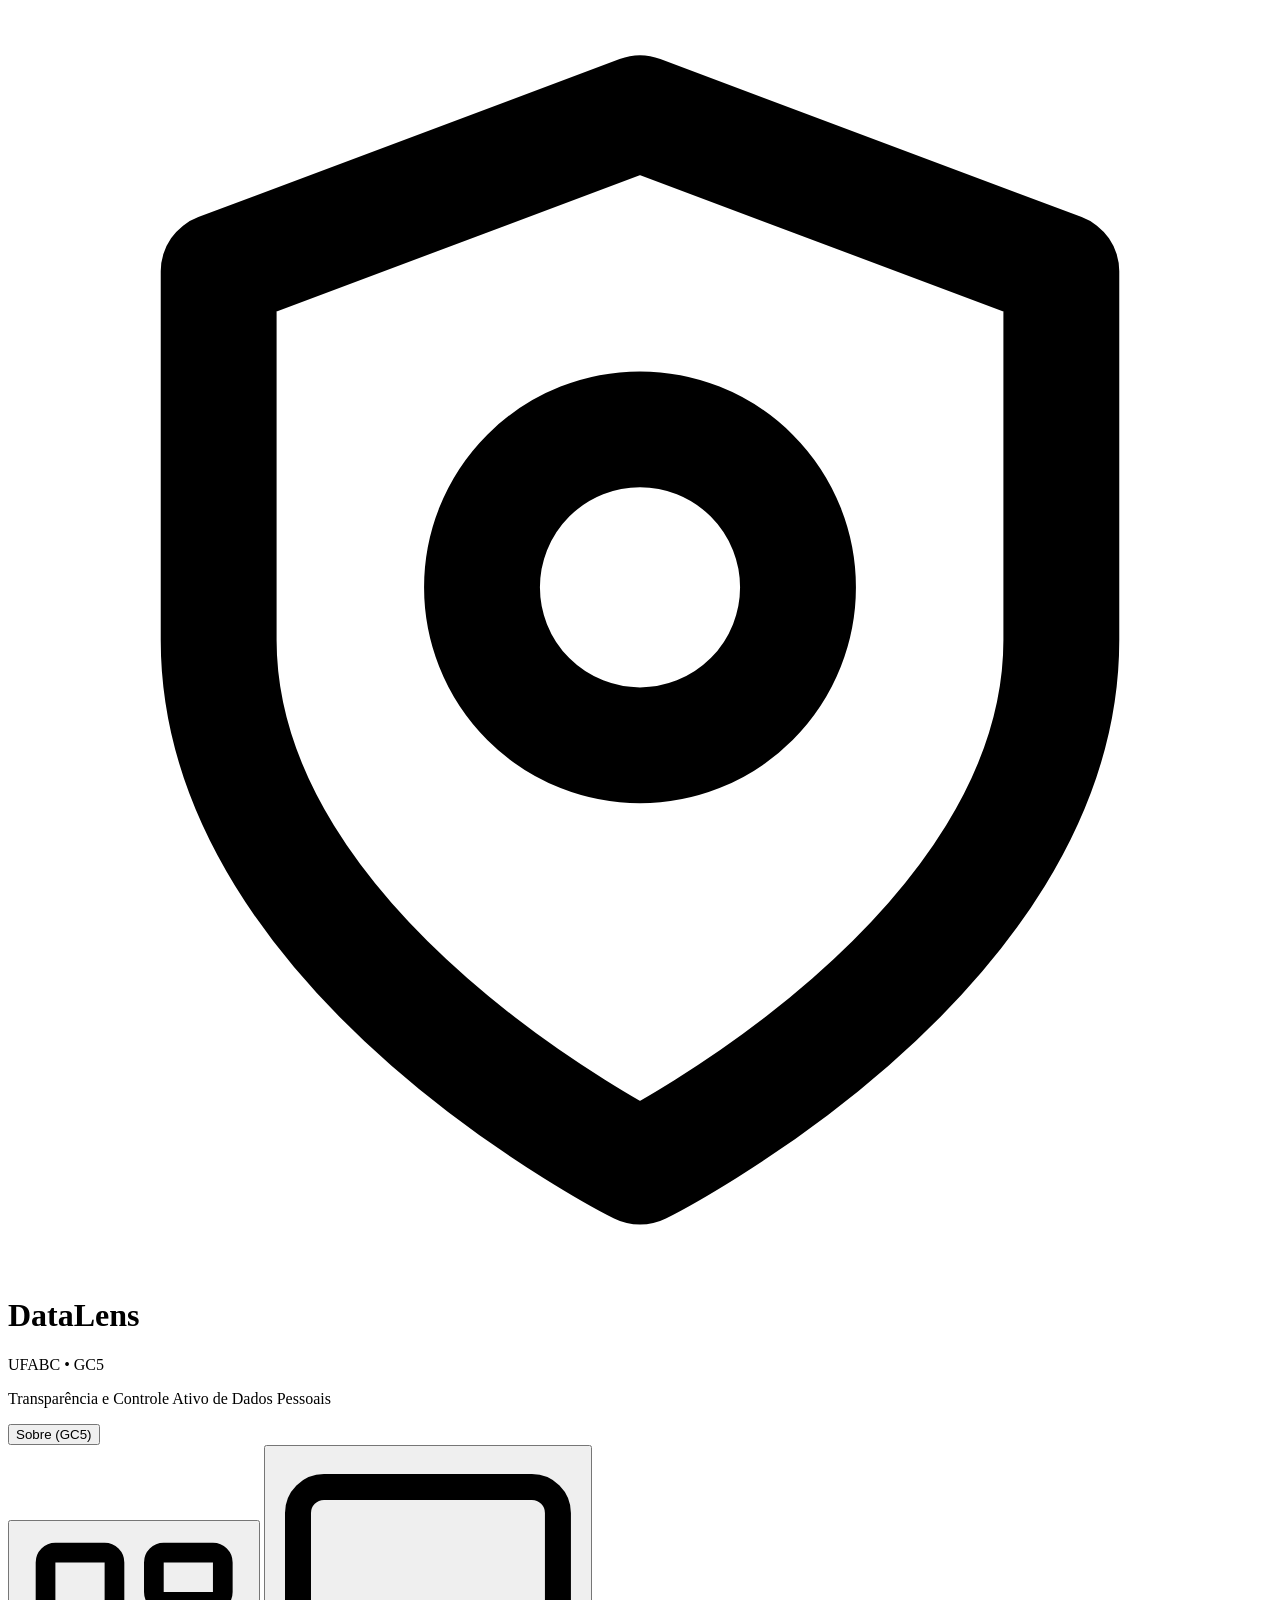
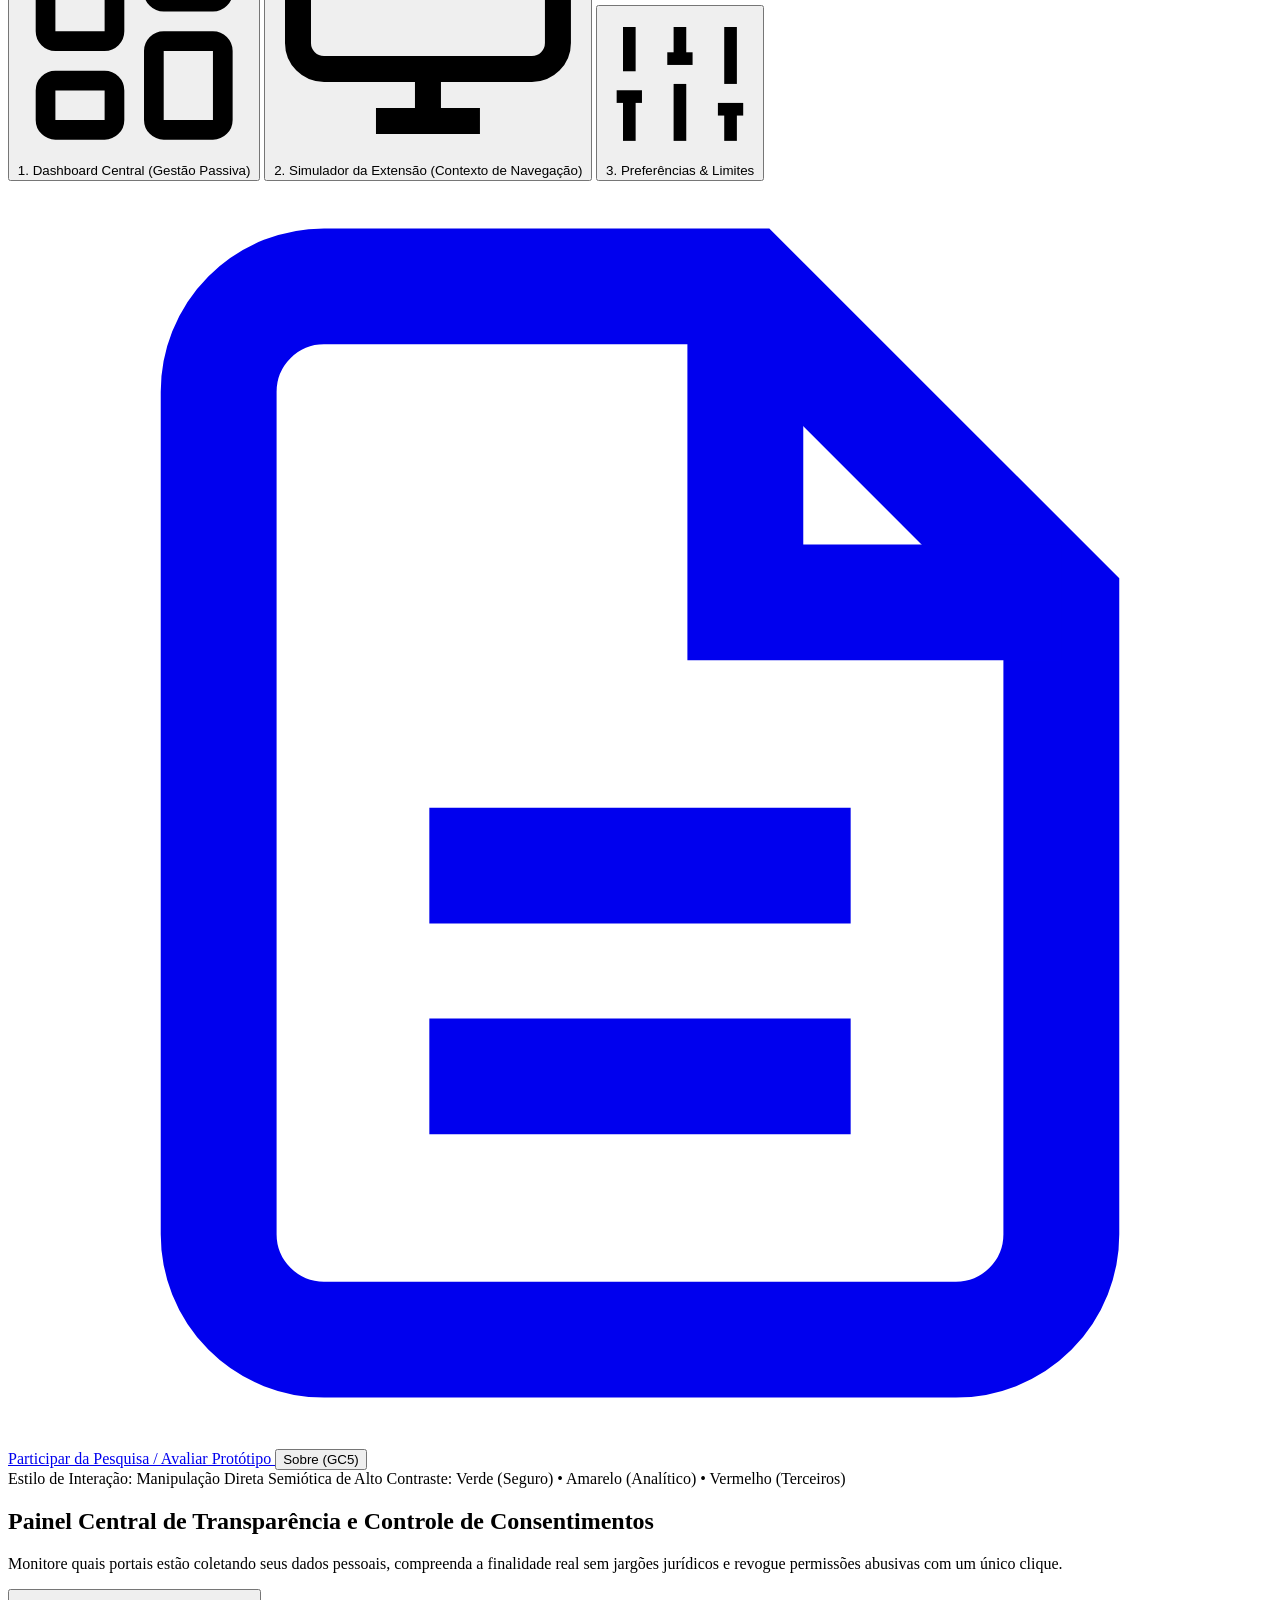
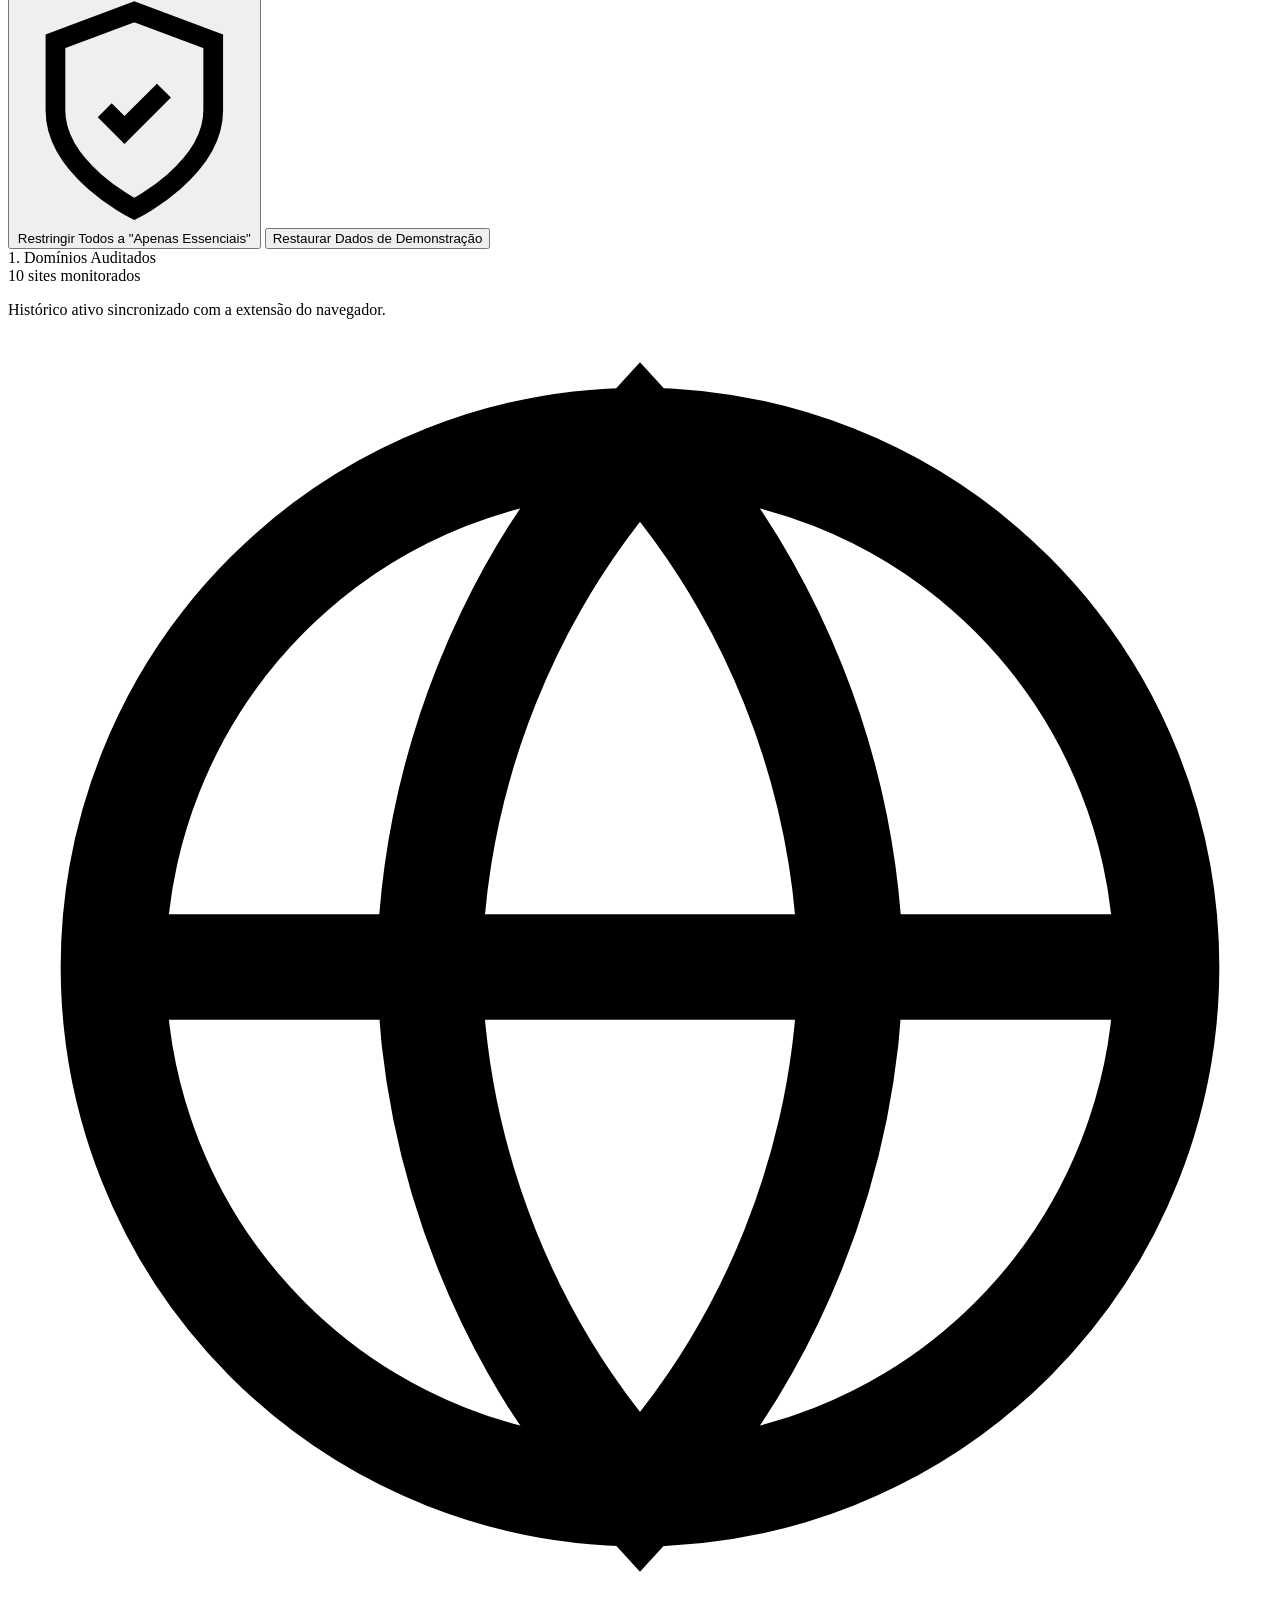
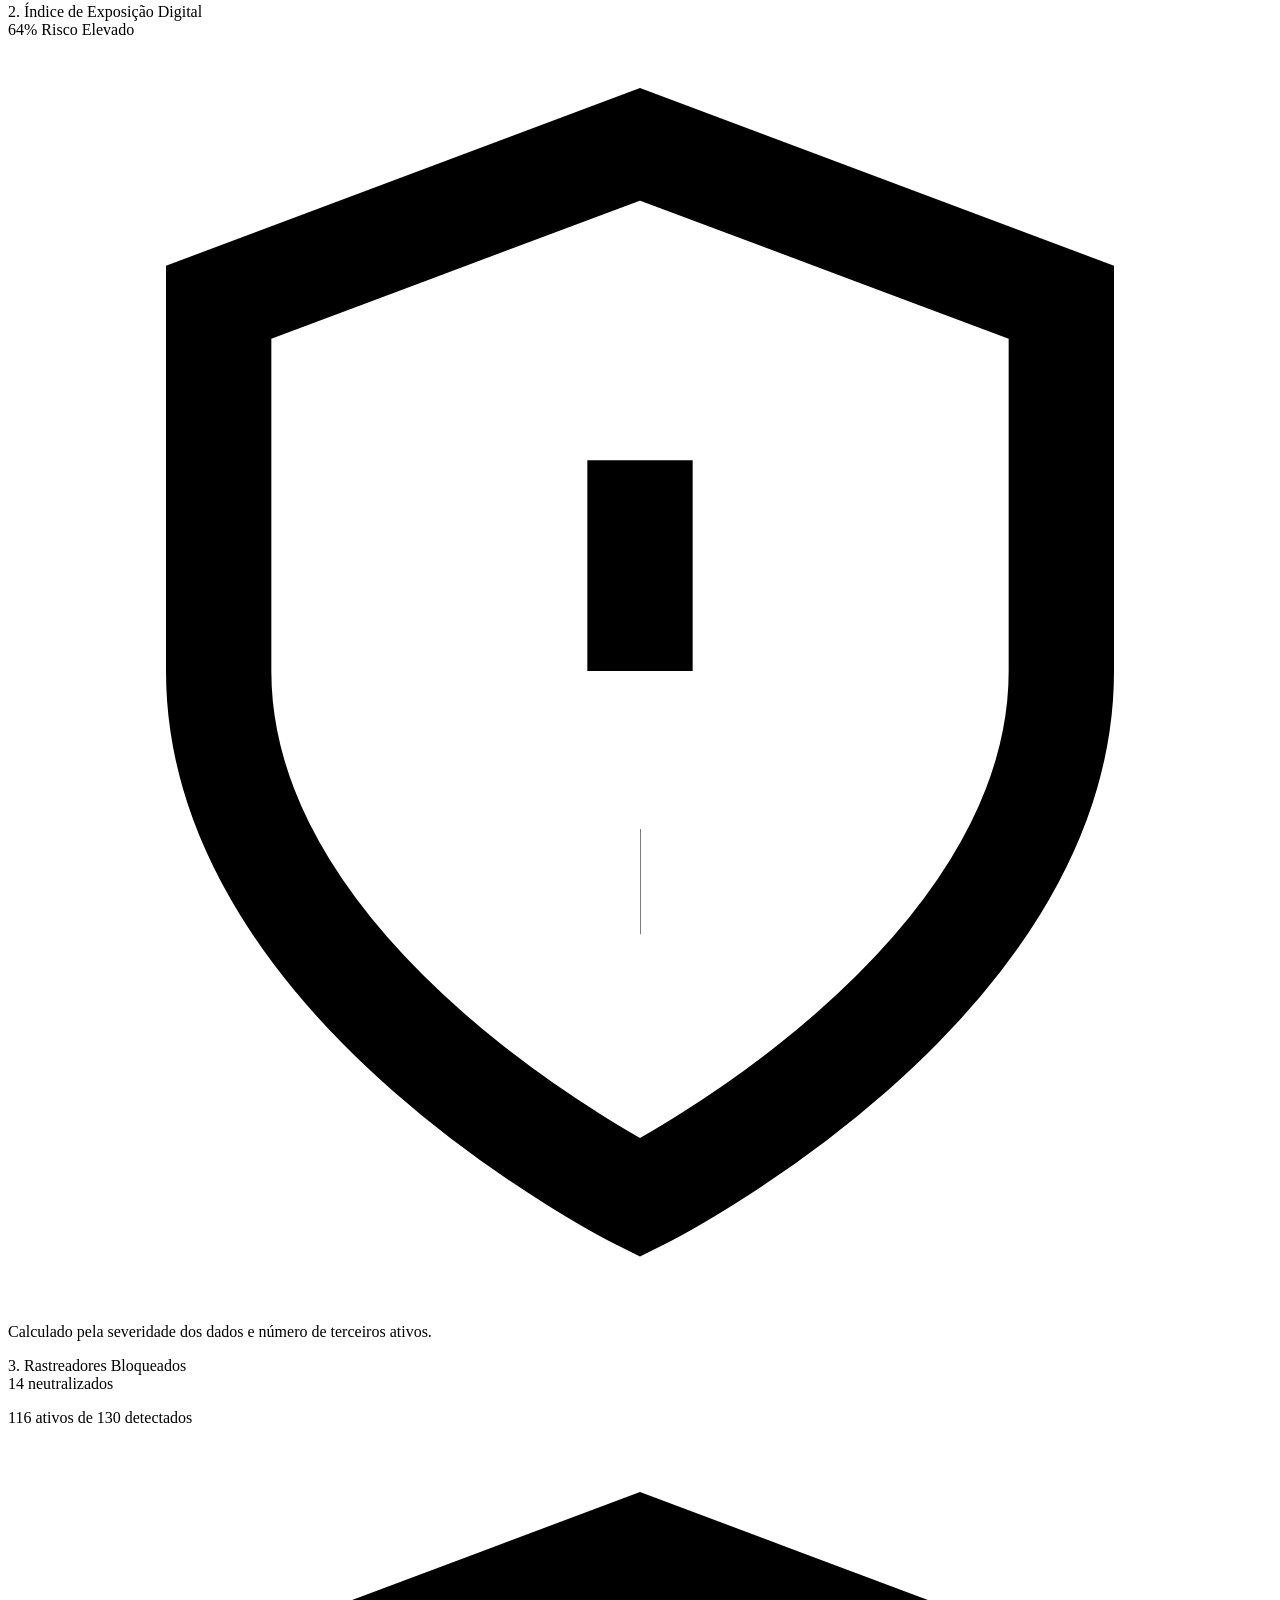
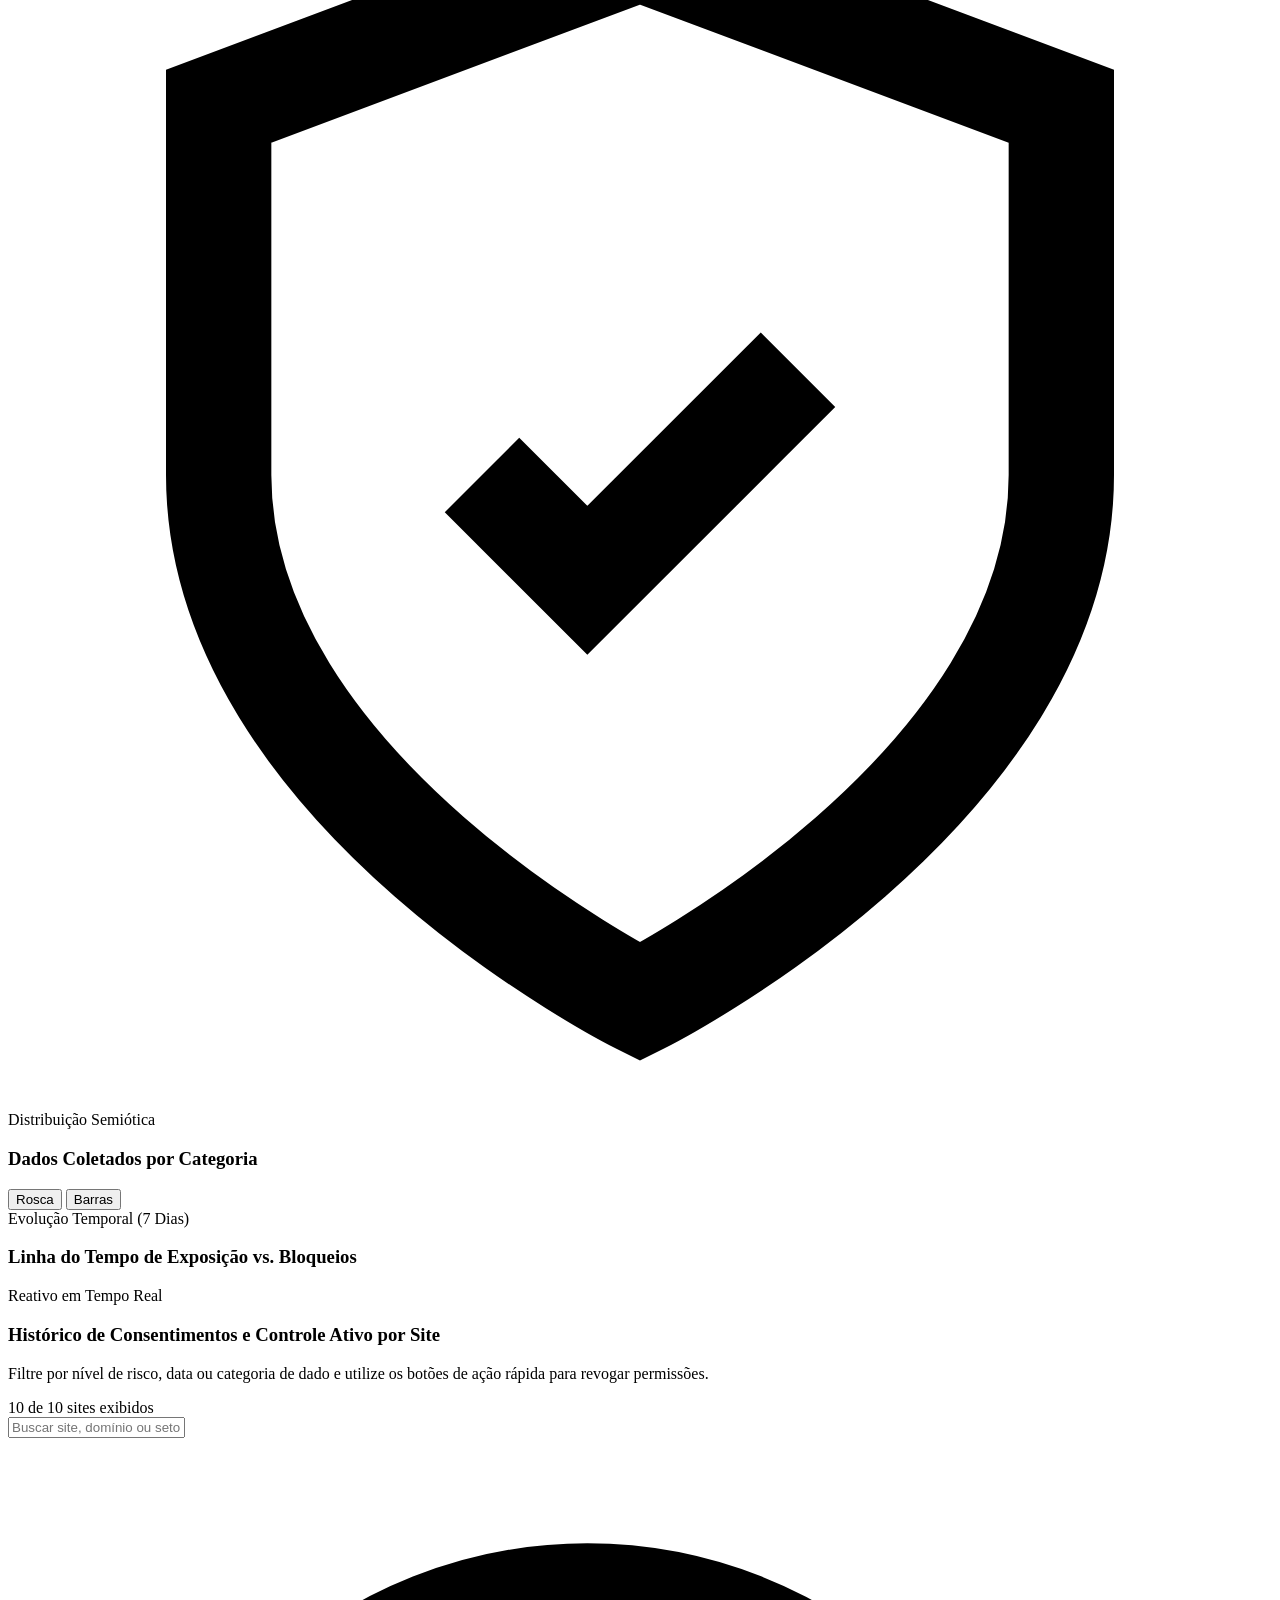
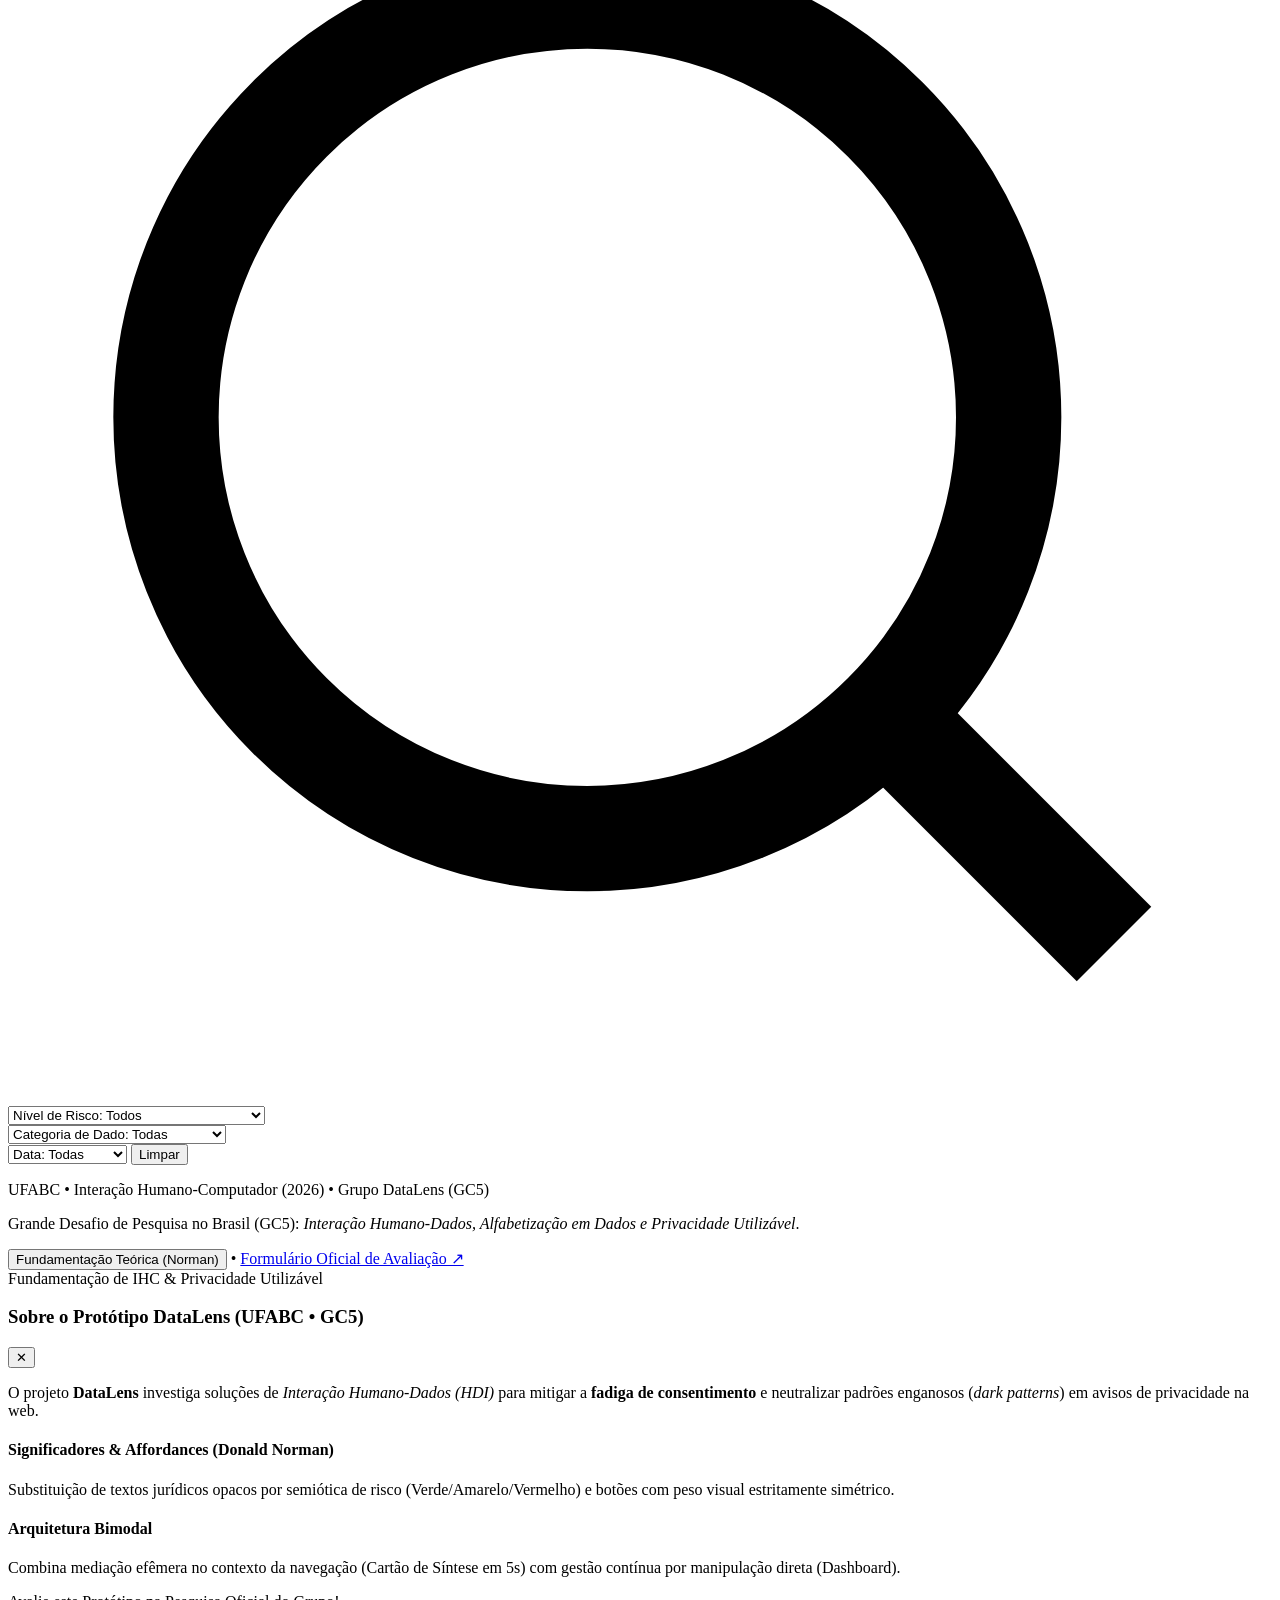
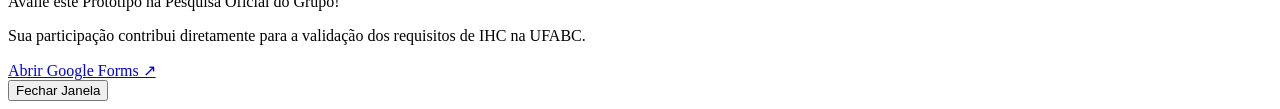
==== index.html @ d830f318 "Upload project files via Antigravity" ====
<!DOCTYPE html>
<html lang="pt-BR" class="dark">
<head>
  <meta charset="UTF-8" />
  <meta name="viewport" content="width=device-width, initial-scale=1.0" />
  <title>DataLens — Painel de Transparência e Controle Ativo de Dados Pessoais | UFABC (GC5)</title>
  <link rel="stylesheet" href="css/styles.css" />
</head>
<body class="bg-slate-950 text-slate-100 antialiased min-h-screen flex flex-col selection:bg-teal-500 selection:text-white">

  <!-- Container de Notificações Toast (Feedback Visual Imediato de IHC) -->
  <div id="toast-container" class="fixed bottom-5 right-5 z-50 flex flex-col gap-2.5 pointer-events-auto"></div>

  <!-- CABEÇALHO SUPERIOR E NAVEGAÇÃO BIMODAL -->
  <header class="sticky top-0 z-40 bg-slate-900/90 backdrop-blur-lg border-b border-slate-800">
    <div class="max-w-7xl mx-auto px-4 sm:px-6 py-3.5 flex flex-col lg:flex-row lg:items-center lg:justify-between gap-4">
      
      <!-- Identidade Visual DataLens + Selo UFABC GC5 -->
      <div class="flex items-center justify-between">
        <div class="flex items-center gap-3.5">
          <div class="w-11 h-11 rounded-2xl bg-gradient-to-br from-teal-500 to-teal-700 flex items-center justify-center text-white shadow-lg shadow-teal-950/60 border border-teal-400/30">
            <svg class="w-6 h-6" fill="none" stroke="currentColor" stroke-width="2.2" viewBox="0 0 24 24">
              <path stroke-linecap="round" stroke-linejoin="round" d="M12 22s8-4 8-10V5l-8-3-8 3v7c0 6 8 10 8 10z"/>
              <circle cx="12" cy="11" r="3"/>
            </svg>
          </div>
          <div>
            <div class="flex items-center gap-2">
              <h1 class="text-lg font-extrabold tracking-tight text-white">DataLens</h1>
              <span class="px-2 py-0.5 rounded-md text-xs font-bold bg-teal-500/20 text-teal-300 border border-teal-500/30">
                UFABC • GC5
              </span>
            </div>
            <p class="text-xs text-slate-400">Transparência e Controle Ativo de Dados Pessoais</p>
          </div>
        </div>

        <!-- Botão Mobile Sobre o Projeto -->
        <button data-action="academic-modal" data-show="true" class="lg:hidden px-3 py-1.5 rounded-lg bg-slate-800 text-slate-300 text-xs font-semibold">
          Sobre (GC5)
        </button>
      </div>

      <!-- Abas de Navegação do Ecossistema Bimodal -->
      <nav class="flex flex-wrap items-center gap-2" aria-label="Navegação Principal">
        <button
          data-nav-btn="dashboard"
          data-action="switch-tab"
          data-tab="dashboard"
          class="px-4 py-2 rounded-xl text-xs font-bold bg-teal-600 text-white shadow-lg shadow-teal-950/50 flex items-center gap-2 transition"
        >
          <svg class="w-4 h-4" fill="none" stroke="currentColor" stroke-width="2" viewBox="0 0 24 24"><rect width="7" height="9" x="3" y="3" rx="1"/><rect width="7" height="5" x="14" y="3" rx="1"/><rect width="7" height="9" x="14" y="12" rx="1"/><rect width="7" height="5" x="3" y="16" rx="1"/></svg>
          1. Dashboard Central (Gestão Passiva)
        </button>

        <button
          data-nav-btn="simulator"
          data-action="switch-tab"
          data-tab="simulator"
          class="px-4 py-2 rounded-xl text-xs font-semibold text-slate-300 hover:text-white hover:bg-slate-800/80 flex items-center gap-2 transition"
        >
          <svg class="w-4 h-4" fill="none" stroke="currentColor" stroke-width="2" viewBox="0 0 24 24"><rect width="20" height="14" x="2" y="3" rx="2"/><line x1="8" x2="16" y1="21" y2="21"/><line x1="12" x2="12" y1="17" y2="21"/></svg>
          2. Simulador da Extensão (Contexto de Navegação)
        </button>

        <button
          data-nav-btn="preferences"
          data-action="switch-tab"
          data-tab="preferences"
          class="px-4 py-2 rounded-xl text-xs font-semibold text-slate-300 hover:text-white hover:bg-slate-800/80 flex items-center gap-2 transition"
        >
          <svg class="w-4 h-4" fill="none" stroke="currentColor" stroke-width="2" viewBox="0 0 24 24"><line x1="4" x2="4" y1="21" y2="14"/><line x1="4" x2="4" y1="10" y2="3"/><line x1="12" x2="12" y1="21" y2="12"/><line x1="12" x2="12" y1="8" y2="3"/><line x1="20" x2="20" y1="21" y2="16"/><line x1="20" x2="20" y1="12" y2="3"/><line x1="2" x2="6" y1="14" y2="14"/><line x1="10" x2="14" y1="8" y2="8"/><line x1="18" x2="22" y1="16" y2="16"/></svg>
          3. Preferências & Limites
        </button>
      </nav>

      <!-- Módulo 3: Botão de Destaque para Pesquisa de Usuários / Avaliação -->
      <div class="flex items-center gap-2.5">
        <a
          href="https://docs.google.com/forms/d/e/1FAIpQLScvcYIpSrS0FcLxmI9klao_sezWayYM6Y6qtL3pcaMxJLyxKg/viewform"
          target="_blank"
          rel="noopener noreferrer"
          class="px-4 py-2 rounded-xl bg-gradient-to-r from-amber-500 to-orange-500 hover:from-amber-400 hover:to-orange-400 text-slate-950 font-extrabold text-xs shadow-lg flex items-center gap-2 transition"
        >
          <svg class="w-4 h-4" fill="none" stroke="currentColor" stroke-width="2.2" viewBox="0 0 24 24"><path d="M14 2H6a2 2 0 0 0-2 2v16a2 2 0 0 0 2 2h12a2 2 0 0 0 2-2V8z"/><polyline points="14 2 14 8 20 8"/><line x1="16" x2="8" y1="13" y2="13"/><line x1="16" x2="8" y1="17" y2="17"/></svg>
          Participar da Pesquisa / Avaliar Protótipo
        </a>

        <button
          data-action="academic-modal"
          data-show="true"
          class="hidden lg:flex items-center gap-1.5 px-3 py-2 rounded-xl bg-slate-800 hover:bg-slate-700 text-slate-300 text-xs font-semibold border border-slate-700"
          title="Sobre o Projeto Acadêmico UFABC"
        >
          Sobre (GC5)
        </button>
      </div>

    </div>
  </header>

  <!-- CONTEÚDO PRINCIPAL -->
  <main class="flex-1 max-w-7xl w-full mx-auto px-4 sm:px-6 py-6 space-y-8">

    <!-- ================================================================== -->
    <!-- MÓDULO 1: DASHBOARD WEB INTERATIVO (GESTÃO CONTÍNUA / PASSIVA)     -->
    <!-- ================================================================== -->
    <section data-tab-section="dashboard" class="space-y-6">
      
      <!-- Faixa de Boas-Vindas e Ações Globais de Manipulação Direta -->
      <div class="bg-gradient-to-r from-slate-900 via-slate-900 to-teal-950/50 border border-slate-800 rounded-2xl p-5 flex flex-col lg:flex-row lg:items-center justify-between gap-4">
        <div class="space-y-1">
          <div class="flex flex-wrap items-center gap-2">
            <span class="px-2.5 py-0.5 rounded-full text-xs font-bold bg-teal-500/20 text-teal-300 border border-teal-500/30">
              Estilo de Interação: Manipulação Direta
            </span>
            <span class="text-xs text-slate-400">Semiótica de Alto Contraste: Verde (Seguro) • Amarelo (Analítico) • Vermelho (Terceiros)</span>
          </div>
          <h2 class="text-xl font-extrabold text-white">Painel Central de Transparência e Controle de Consentimentos</h2>
          <p class="text-xs text-slate-300 max-w-3xl">
            Monitore quais portais estão coletando seus dados pessoais, compreenda a finalidade real sem jargões jurídicos e revogue permissões abusivas com um único clique.
          </p>
        </div>

        <div class="flex flex-wrap items-center gap-2.5 shrink-0">
          <button
            data-action="bulk-action"
            data-mode="protect_all"
            class="px-4 py-2.5 rounded-xl bg-teal-600 hover:bg-teal-500 text-white text-xs font-bold shadow-lg shadow-teal-950/50 flex items-center gap-2 transition"
          >
            <svg class="w-4 h-4" fill="none" stroke="currentColor" stroke-width="2" viewBox="0 0 24 24"><path d="M12 22s8-4 8-10V5l-8-3-8 3v7c0 6 8 10 8 10z"/><path d="m9 12 2 2 4-4"/></svg>
            Restringir Todos a "Apenas Essenciais"
          </button>
          <button
            data-action="bulk-action"
            data-mode="reset_demo"
            class="px-3.5 py-2.5 rounded-xl bg-slate-800 hover:bg-slate-700 text-slate-300 border border-slate-700 text-xs font-semibold transition"
          >
            Restaurar Dados de Demonstração
          </button>
        </div>
      </div>

      <!-- 1.1 CARDS DE RESUMO (KPIs NO TOPO) -->
      <div class="grid grid-cols-1 md:grid-cols-3 gap-5">
        <!-- KPI 1: Total de Sites Monitorados -->
        <div class="bg-slate-900 border border-slate-800 rounded-2xl p-5 flex items-start justify-between gap-4 shadow-lg">
          <div class="space-y-1.5">
            <span class="text-xs font-bold uppercase tracking-wider text-slate-400">1. Domínios Auditados</span>
            <div class="flex items-baseline gap-2">
              <span id="kpi-total-sites" class="text-3xl font-extrabold text-white">10</span>
              <span class="text-xs text-teal-400 font-semibold">sites monitorados</span>
            </div>
            <p class="text-xs text-slate-400">Histórico ativo sincronizado com a extensão do navegador.</p>
          </div>
          <div class="w-12 h-12 rounded-2xl bg-teal-500/15 border border-teal-500/30 text-teal-400 flex items-center justify-center shrink-0">
            <svg class="w-6 h-6" fill="none" stroke="currentColor" stroke-width="2" viewBox="0 0 24 24"><circle cx="12" cy="12" r="10"/><line x1="2" x2="22" y1="12" y2="12"/><path d="M12 2a15.3 15.3 0 0 1 4 10 15.3 15.3 0 0 1-4 10 15.3 15.3 0 0 1-4-10 15.3 15.3 0 0 1 4-10z"/></svg>
          </div>
        </div>

        <!-- KPI 2: Índice de Exposição Digital -->
        <div class="bg-slate-900 border border-slate-800 rounded-2xl p-5 flex flex-col justify-between gap-3 shadow-lg">
          <div class="flex items-start justify-between gap-2">
            <div>
              <span class="text-xs font-bold uppercase tracking-wider text-slate-400">2. Índice de Exposição Digital</span>
              <div class="flex items-center gap-3 mt-1">
                <span id="kpi-exposure-index" class="text-3xl font-extrabold text-white">64%</span>
                <span id="kpi-exposure-badge" class="px-2.5 py-0.5 rounded-full text-xs font-bold bg-rose-500/20 text-rose-300 border border-rose-500/40">
                  Risco Elevado
                </span>
              </div>
            </div>
            <div class="w-12 h-12 rounded-2xl bg-rose-500/15 border border-rose-500/30 text-rose-400 flex items-center justify-center shrink-0">
              <svg class="w-6 h-6" fill="none" stroke="currentColor" stroke-width="2" viewBox="0 0 24 24"><path d="M12 22s8-4 8-10V5l-8-3-8 3v7c0 6 8 10 8 10z"/><path d="M12 8v4"/><path d="M12 16h.01"/></svg>
            </div>
          </div>
          <div class="space-y-1">
            <div class="w-full h-2.5 bg-slate-800 rounded-full overflow-hidden">
              <div id="kpi-exposure-bar" class="h-full bg-rose-500 rounded-full" style="width: 64%"></div>
            </div>
            <p class="text-xs text-slate-400">Calculado pela severidade dos dados e número de terceiros ativos.</p>
          </div>
        </div>

        <!-- KPI 3: Total de Rastreadores de Terceiros Bloqueados/Revogados -->
        <div class="bg-slate-900 border border-slate-800 rounded-2xl p-5 flex items-start justify-between gap-4 shadow-lg">
          <div class="space-y-1.5">
            <span class="text-xs font-bold uppercase tracking-wider text-slate-400">3. Rastreadores Bloqueados</span>
            <div class="flex items-baseline gap-2">
              <span id="kpi-blocked-trackers" class="text-3xl font-extrabold text-emerald-400">14</span>
              <span class="text-xs text-emerald-300 font-semibold">neutralizados</span>
            </div>
            <p id="kpi-active-trackers" class="text-xs text-slate-400">116 ativos de 130 detectados</p>
          </div>
          <div class="w-12 h-12 rounded-2xl bg-emerald-500/15 border border-emerald-500/30 text-emerald-400 flex items-center justify-center shrink-0">
            <svg class="w-6 h-6" fill="none" stroke="currentColor" stroke-width="2" viewBox="0 0 24 24"><path d="M12 22s8-4 8-10V5l-8-3-8 3v7c0 6 8 10 8 10z"/><path d="m9 12 2 2 4-4"/></svg>
          </div>
        </div>
      </div>

      <!-- 1.2 VISUALIZAÇÃO DE DADOS (GRÁFICOS INTERATIVOS) -->
      <div class="grid grid-cols-1 lg:grid-cols-12 gap-6">
        <!-- Gráfico 1: Rosca / Barras por Categoria de Dados Coletados -->
        <div class="lg:col-span-6 bg-slate-900 border border-slate-800 rounded-2xl p-5 flex flex-col justify-between gap-4 shadow-lg">
          <div class="flex flex-wrap items-center justify-between gap-2 border-b border-slate-800 pb-3">
            <div>
              <span class="text-xs font-bold uppercase tracking-wider text-teal-400">Distribuição Semiótica</span>
              <h3 class="text-base font-bold text-slate-100">Dados Coletados por Categoria</h3>
            </div>
            <div class="inline-flex rounded-xl bg-slate-950 p-1 border border-slate-800 text-xs">
              <button data-action="chart-mode" data-mode="donut" class="px-3 py-1 rounded-lg font-semibold text-slate-200 hover:bg-slate-800">Rosca</button>
              <button data-action="chart-mode" data-mode="bars" class="px-3 py-1 rounded-lg font-semibold text-slate-200 hover:bg-slate-800">Barras</button>
            </div>
          </div>
          <div id="category-chart-container" class="py-2"></div>
        </div>

        <!-- Gráfico 2: Linha do Tempo de Exposição e Consentimentos Concedidos -->
        <div class="lg:col-span-6 bg-slate-900 border border-slate-800 rounded-2xl p-5 flex flex-col justify-between gap-4 shadow-lg">
          <div class="flex flex-wrap items-center justify-between gap-2 border-b border-slate-800 pb-3">
            <div>
              <span class="text-xs font-bold uppercase tracking-wider text-amber-400">Evolução Temporal (7 Dias)</span>
              <h3 class="text-base font-bold text-slate-100">Linha do Tempo de Exposição vs. Bloqueios</h3>
            </div>
            <span class="px-2.5 py-1 rounded-lg bg-slate-800 text-slate-300 text-xs font-semibold">Reativo em Tempo Real</span>
          </div>
          <div id="timeline-chart-container" class="py-1"></div>
        </div>
      </div>

      <!-- 1.3 LISTA FILTRÁVEL DE SITES E HISTÓRICO DE CONSENTIMENTOS -->
      <div class="space-y-4">
        <div class="bg-slate-900 border border-slate-800 rounded-2xl p-5 space-y-4 shadow-lg">
          <div class="flex flex-col sm:flex-row sm:items-center justify-between gap-2">
            <div>
              <h3 class="text-lg font-bold text-slate-100">Histórico de Consentimentos e Controle Ativo por Site</h3>
              <p class="text-xs text-slate-400">Filtre por nível de risco, data ou categoria de dado e utilize os botões de ação rápida para revogar permissões.</p>
            </div>
            <span id="filtered-sites-count" class="px-3 py-1 rounded-full bg-slate-800 text-teal-300 text-xs font-bold self-start sm:self-center">
              10 de 10 sites exibidos
            </span>
          </div>

          <!-- Barra de Busca + Filtros Rápidos -->
          <div class="grid grid-cols-1 sm:grid-cols-2 lg:grid-cols-12 gap-3 pt-1">
            <!-- Busca por Nome/Domínio -->
            <div class="lg:col-span-4 relative">
              <input
                id="search-input"
                type="text"
                placeholder="Buscar site, domínio ou setor (ex: notícias, banco)..."
                class="w-full bg-slate-950 border border-slate-700 focus:border-teal-500 rounded-xl pl-9 pr-3.5 py-2 text-xs text-slate-100 placeholder-slate-500 focus:outline-none"
              />
              <span class="absolute left-3 top-2.5 text-slate-500">
                <svg class="w-4 h-4" fill="none" stroke="currentColor" stroke-width="2" viewBox="0 0 24 24"><circle cx="11" cy="11" r="8"/><path d="m21 21-4.3-4.3"/></svg>
              </span>
            </div>

            <!-- Filtro: Nível de Risco -->
            <div class="lg:col-span-3">
              <select
                id="filter-risk"
                class="w-full bg-slate-950 border border-slate-700 focus:border-teal-500 rounded-xl px-3 py-2 text-xs text-slate-200 focus:outline-none"
              >
                <option value="all">Nível de Risco: Todos</option>
                <option value="high">🔴 Alto Risco (Rastreamento Terceiros)</option>
                <option value="medium">🟡 Médio Risco (Atenção / Analytics)</option>
                <option value="low">🟢 Baixo Risco (Seguro / Essencial)</option>
              </select>
            </div>

            <!-- Filtro: Categoria de Dado -->
            <div class="lg:col-span-3">
              <select
                id="filter-category"
                class="w-full bg-slate-950 border border-slate-700 focus:border-teal-500 rounded-xl px-3 py-2 text-xs text-slate-200 focus:outline-none"
              >
                <option value="all">Categoria de Dado: Todas</option>
                <option value="thirdParty">Compartilhamento com Terceiros</option>
                <option value="marketing">Marketing & Publicidade</option>
                <option value="analytics">Desempenho & Analytics</option>
                <option value="essential">Cookies Essenciais</option>
              </select>
            </div>

            <!-- Filtro: Data -->
            <div class="lg:col-span-2 flex gap-2">
              <select
                id="filter-date"
                class="w-full bg-slate-950 border border-slate-700 focus:border-teal-500 rounded-xl px-3 py-2 text-xs text-slate-200 focus:outline-none"
              >
                <option value="all">Data: Todas</option>
                <option value="today">Acessados Hoje</option>
                <option value="recent">Últimos 3 Dias</option>
              </select>
              <button
                data-action="reset-filters"
                class="px-3 py-2 rounded-xl bg-slate-800 hover:bg-slate-700 text-slate-300 text-xs font-semibold shrink-0"
                title="Limpar todos os filtros"
              >
                Limpar
              </button>
            </div>
          </div>
        </div>

        <!-- Lista de Cards de Sites Monitorados -->
        <div id="sites-list-container" class="space-y-4"></div>
      </div>
    </section>

    <!-- ================================================================== -->
    <!-- MÓDULO 2: SIMULADOR DA EXTENSÃO WEB (MEDIAÇÃO EFÊMERA / ATIVA)     -->
    <!-- ================================================================== -->
    <section data-tab-section="simulator" class="hidden space-y-6">
      <div id="simulator-Mount"></div>
    </section>

    <!-- ================================================================== -->
    <!-- MÓDULO 2.3: FORMULÁRIO DE PREFERÊNCIAS E LIMITES DE PRIVACIDADE    -->
    <!-- ================================================================== -->
    <section data-tab-section="preferences" class="hidden space-y-6">
      <div id="preferences-mount"></div>
    </section>

  </main>

  <!-- ==================================================================== -->
  <!-- MÓDULO 3: RODAPÉ ACADÊMICO DISCRETO + BANNER DE PESQUISA DE USUÁRIOS -->
  <!-- ==================================================================== -->
  <footer class="mt-12 bg-slate-900 border-t border-slate-800">
    <div class="max-w-7xl mx-auto px-4 sm:px-6 py-6 flex flex-col md:flex-row items-center justify-between gap-4 text-xs text-slate-400">
      <div class="flex items-center gap-3">
        <span class="w-2.5 h-2.5 rounded-full bg-teal-400"></span>
        <p class="font-semibold text-slate-200">
          UFABC • Interação Humano-Computador (2026) • Grupo DataLens (GC5)
        </p>
      </div>

      <p class="text-center md:text-left text-slate-400">
        Grande Desafio de Pesquisa no Brasil (GC5): <em>Interação Humano-Dados, Alfabetização em Dados e Privacidade Utilizável</em>.
      </p>

      <div class="flex items-center gap-3">
        <button data-action="academic-modal" data-show="true" class="text-teal-400 hover:underline font-semibold">
          Fundamentação Teórica (Norman)
        </button>
        <span>•</span>
        <a
          href="https://docs.google.com/forms/d/e/1FAIpQLScvcYIpSrS0FcLxmI9klao_sezWayYM6Y6qtL3pcaMxJLyxKg/viewform"
          target="_blank"
          rel="noopener noreferrer"
          class="text-amber-400 hover:underline font-bold"
        >
          Formulário Oficial de Avaliação ↗
        </a>
      </div>
    </div>
  </footer>

  <!-- MODAL ACADÊMICO E DE PESQUISA (MÓDULO 3) -->
  <div id="academic-modal" class="hidden fixed inset-0 z-50 bg-slate-950/80 backdrop-blur-sm flex items-center justify-center p-4">
    <div class="bg-slate-900 border border-slate-700 rounded-2xl max-w-2xl w-full p-6 shadow-2xl space-y-5">
      <div class="flex items-start justify-between gap-4 border-b border-slate-800 pb-4">
        <div>
          <span class="text-xs font-bold uppercase tracking-wider text-teal-400">Fundamentação de IHC & Privacidade Utilizável</span>
          <h3 class="text-lg font-extrabold text-white mt-0.5">Sobre o Protótipo DataLens (UFABC • GC5)</h3>
        </div>
        <button data-action="academic-modal" data-show="false" class="text-slate-400 hover:text-white font-bold text-sm px-2">✕</button>
      </div>

      <div class="space-y-3 text-xs text-slate-300 leading-relaxed">
        <p>
          O projeto <strong>DataLens</strong> investiga soluções de <em>Interação Humano-Dados (HDI)</em> para mitigar a <strong>fadiga de consentimento</strong> e neutralizar padrões enganosos (<em>dark patterns</em>) em avisos de privacidade na web.
        </p>
        <div class="grid grid-cols-1 sm:grid-cols-2 gap-3 pt-1">
          <div class="p-3.5 rounded-xl bg-slate-950 border border-slate-800 space-y-1">
            <h4 class="font-bold text-teal-300">Significadores & Affordances (Donald Norman)</h4>
            <p class="text-slate-400">Substituição de textos jurídicos opacos por semiótica de risco (Verde/Amarelo/Vermelho) e botões com peso visual estritamente simétrico.</p>
          </div>
          <div class="p-3.5 rounded-xl bg-slate-950 border border-slate-800 space-y-1">
            <h4 class="font-bold text-amber-300">Arquitetura Bimodal</h4>
            <p class="text-slate-400">Combina mediação efêmera no contexto da navegação (Cartão de Síntese em 5s) com gestão contínua por manipulação direta (Dashboard).</p>
          </div>
        </div>
      </div>

      <div class="bg-teal-950/40 border border-teal-500/40 rounded-xl p-4 flex flex-col sm:flex-row items-center justify-between gap-4">
        <div class="text-xs space-y-1">
          <p class="font-bold text-teal-200">Avalie este Protótipo na Pesquisa Oficial do Grupo!</p>
          <p class="text-slate-300">Sua participação contribui diretamente para a validação dos requisitos de IHC na UFABC.</p>
        </div>
        <a
          href="https://docs.google.com/forms/d/e/1FAIpQLScvcYIpSrS0FcLxmI9klao_sezWayYM6Y6qtL3pcaMxJLyxKg/viewform"
          target="_blank"
          rel="noopener noreferrer"
          class="px-4 py-2.5 rounded-xl bg-amber-500 hover:bg-amber-400 text-slate-950 font-extrabold text-xs shrink-0 shadow-lg"
        >
          Abrir Google Forms ↗
        </a>
      </div>

      <div class="flex justify-end pt-2">
        <button data-action="academic-modal" data-show="false" class="px-4 py-2 rounded-xl bg-slate-800 hover:bg-slate-700 text-slate-200 text-xs font-semibold">
          Fechar Janela
        </button>
      </div>
    </div>
  </div>

  <!-- Scripts Modulares da Aplicação -->
  <script src="js/mockData.js"></script>
  <script src="js/app.js"></script>
</body>
</html>
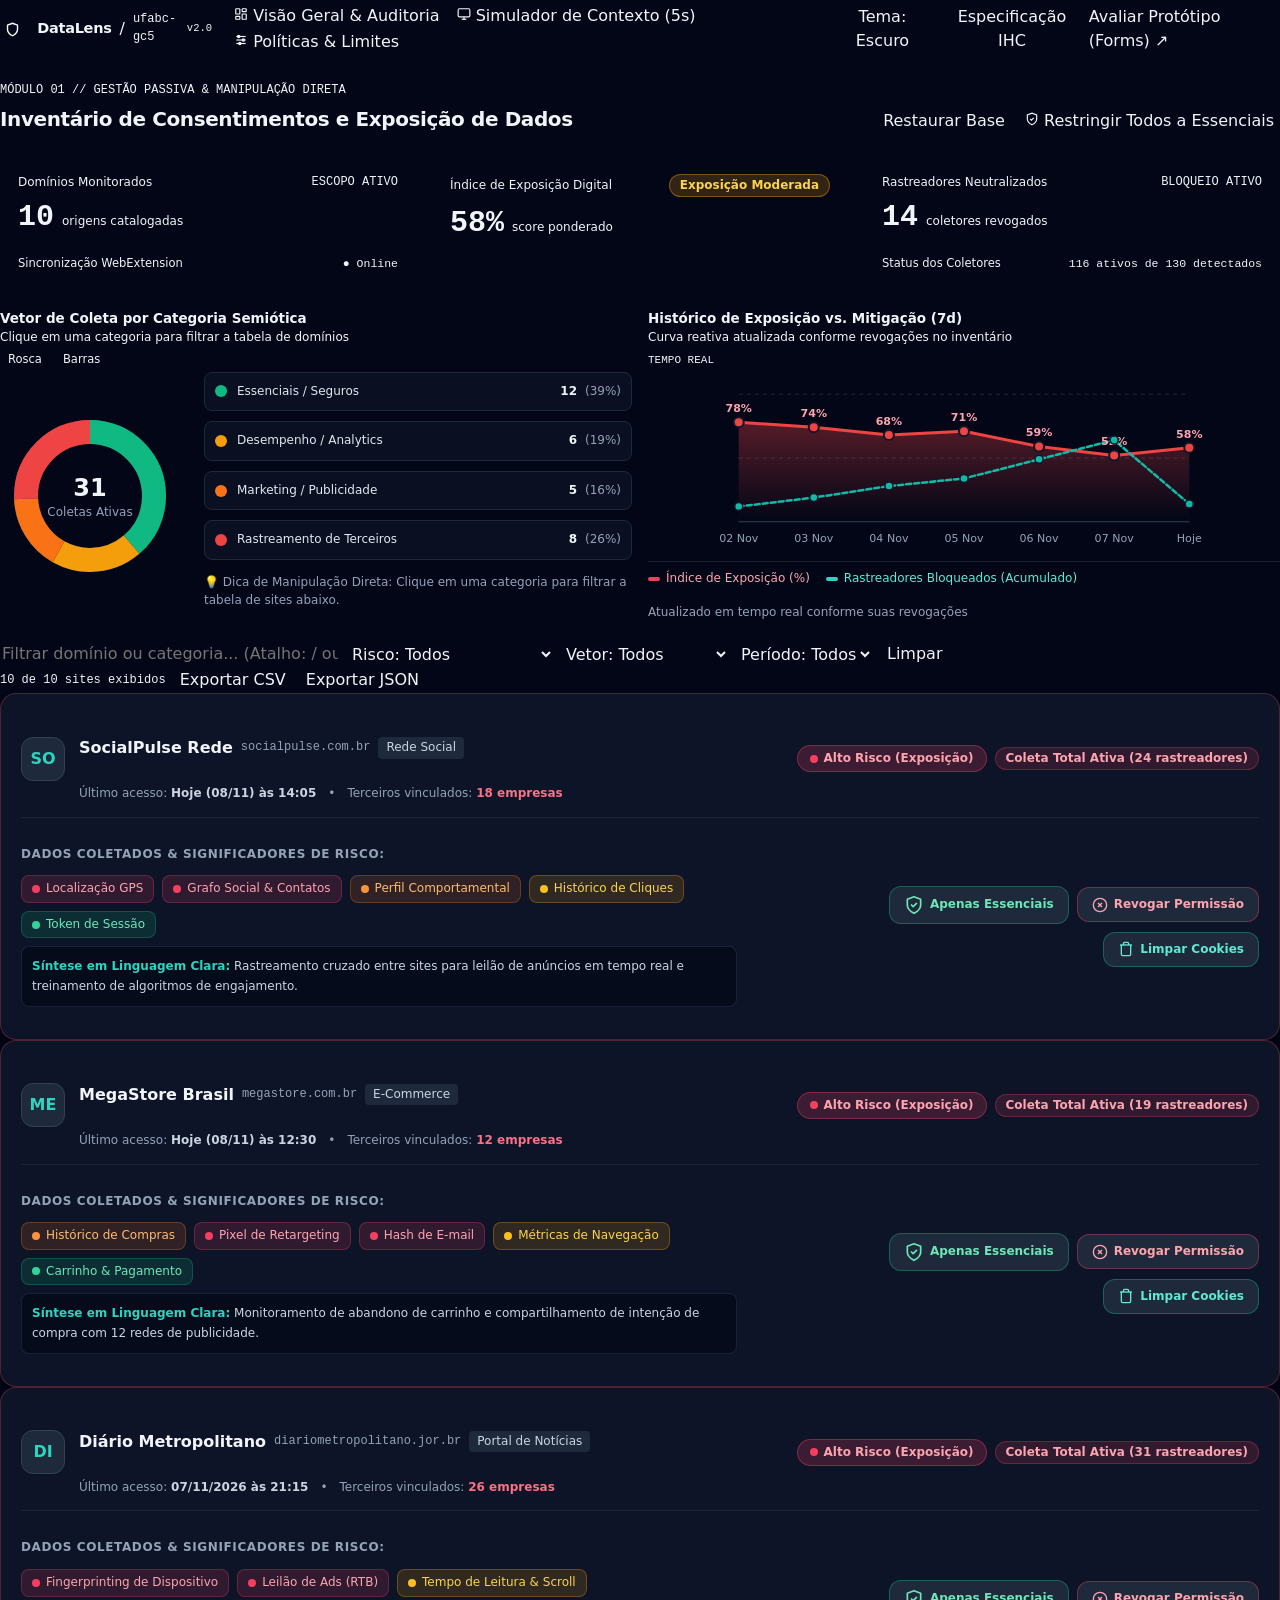
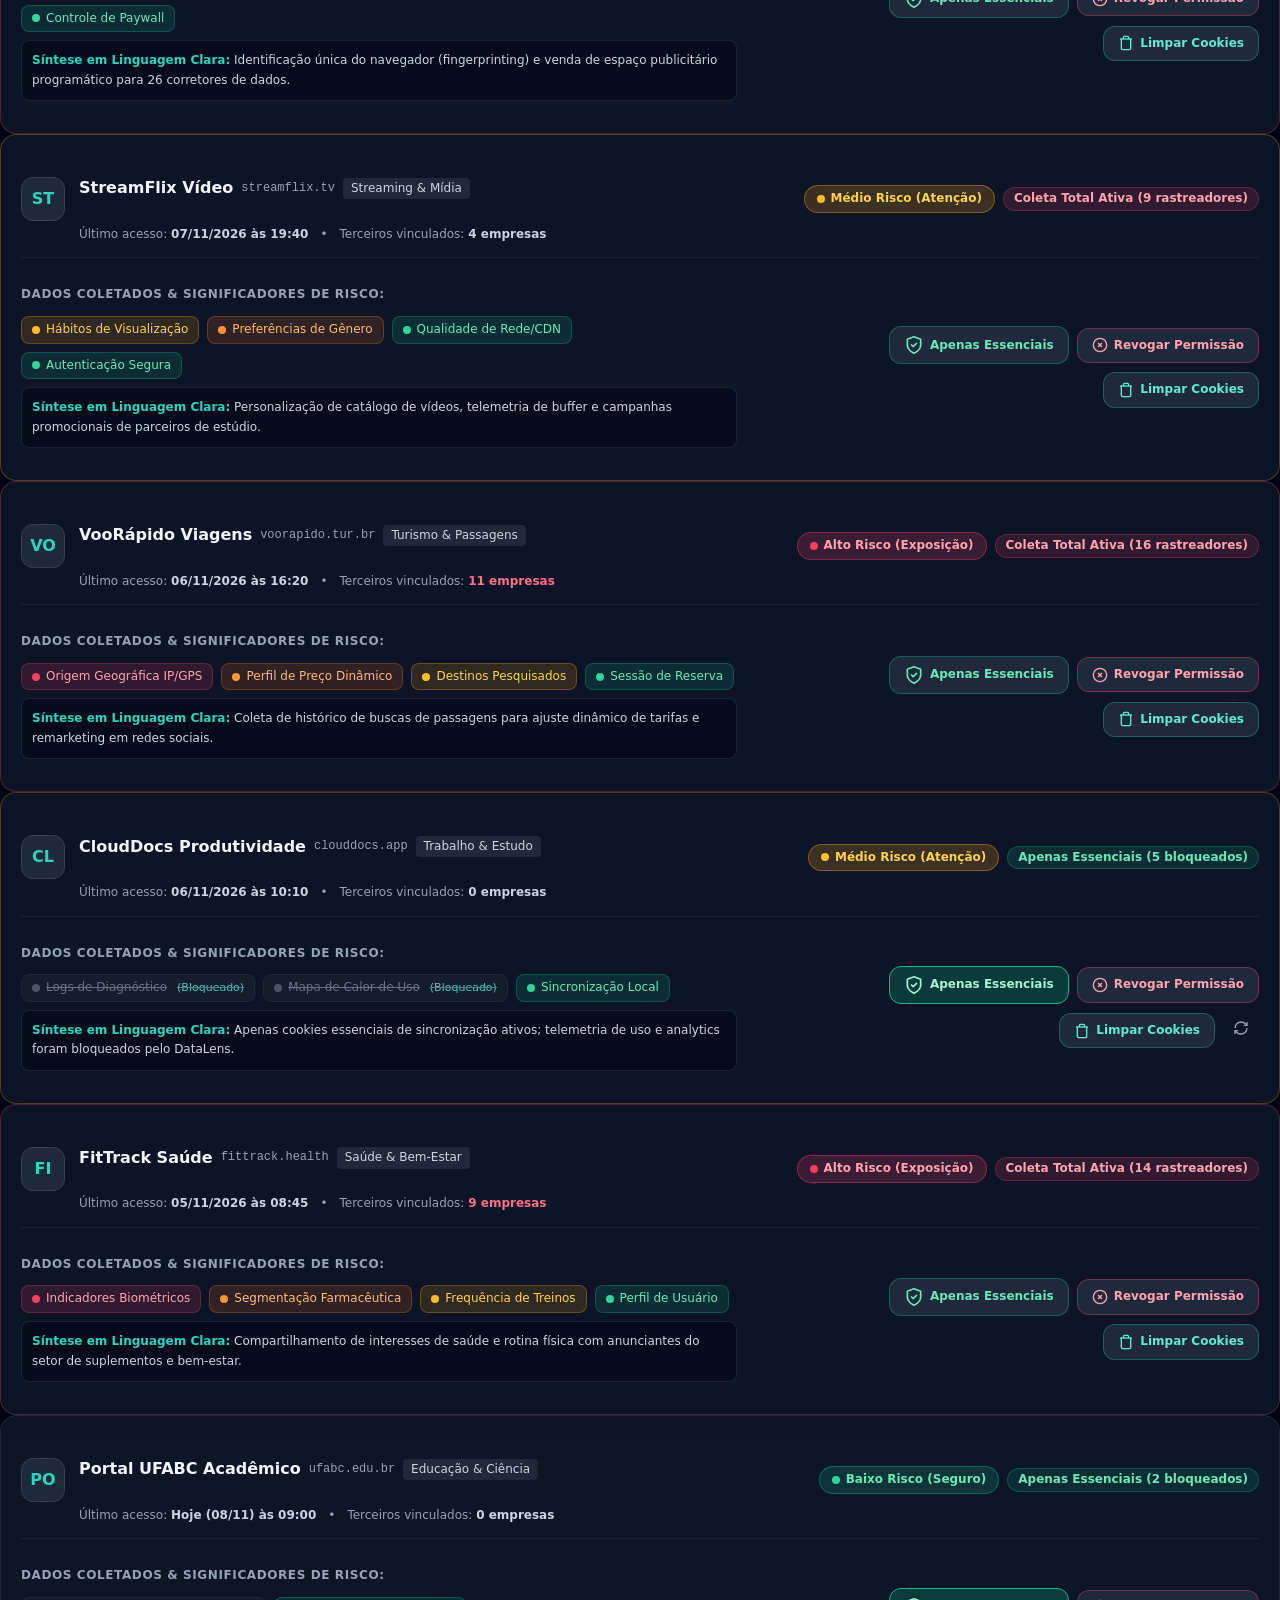
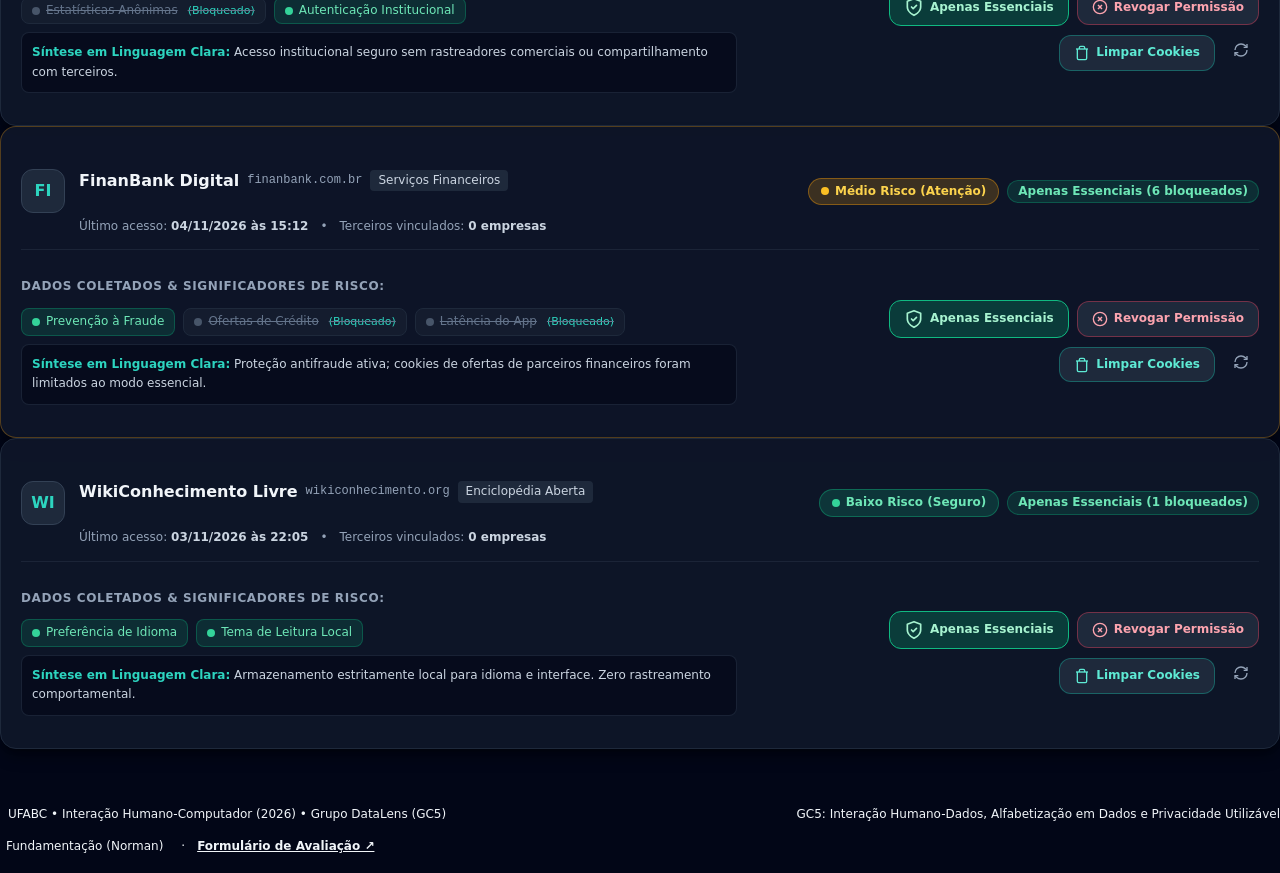
==== commit 3e09bc23: "Upload project files via Antigravity" ====
--- a/index.html
+++ b/index.html
@@ -6,409 +6,317 @@
   <title>DataLens — Painel de Transparência e Controle Ativo de Dados Pessoais | UFABC (GC5)</title>
   <link rel="stylesheet" href="css/styles.css" />
 </head>
-<body class="bg-slate-950 text-slate-100 antialiased min-h-screen flex flex-col selection:bg-teal-500 selection:text-white">
+<body style="min-height: 100vh; display: flex; flex-direction: column;">
 
   <!-- Container de Notificações Toast (Feedback Visual Imediato de IHC) -->
-  <div id="toast-container" class="fixed bottom-5 right-5 z-50 flex flex-col gap-2.5 pointer-events-auto"></div>
-
-  <!-- CABEÇALHO SUPERIOR E NAVEGAÇÃO BIMODAL -->
-  <header class="sticky top-0 z-40 bg-slate-900/90 backdrop-blur-lg border-b border-slate-800">
-    <div class="max-w-7xl mx-auto px-4 sm:px-6 py-3.5 flex flex-col lg:flex-row lg:items-center lg:justify-between gap-4">
+  <div id="toast-container" style="position: fixed; bottom: 20px; right: 20px; z-index: 60; display: flex; flex-direction: column; gap: 8px; max-width: 380px;"></div>
+
+  <!-- TOPBAR SÓBRIA ESTILO LINEAR / SHADCN -->
+  <header class="dl-topbar">
+    <div class="dl-container" style="height: 58px; display: flex; align-items: center; justify-content: space-between; gap: 16px;">
       
-      <!-- Identidade Visual DataLens + Selo UFABC GC5 -->
-      <div class="flex items-center justify-between">
-        <div class="flex items-center gap-3.5">
-          <div class="w-11 h-11 rounded-2xl bg-gradient-to-br from-teal-500 to-teal-700 flex items-center justify-center text-white shadow-lg shadow-teal-950/60 border border-teal-400/30">
-            <svg class="w-6 h-6" fill="none" stroke="currentColor" stroke-width="2.2" viewBox="0 0 24 24">
-              <path stroke-linecap="round" stroke-linejoin="round" d="M12 22s8-4 8-10V5l-8-3-8 3v7c0 6 8 10 8 10z"/>
-              <circle cx="12" cy="11" r="3"/>
-            </svg>
-          </div>
-          <div>
-            <div class="flex items-center gap-2">
-              <h1 class="text-lg font-extrabold tracking-tight text-white">DataLens</h1>
-              <span class="px-2 py-0.5 rounded-md text-xs font-bold bg-teal-500/20 text-teal-300 border border-teal-500/30">
-                UFABC • GC5
-              </span>
-            </div>
-            <p class="text-xs text-slate-400">Transparência e Controle Ativo de Dados Pessoais</p>
-          </div>
-        </div>
-
-        <!-- Botão Mobile Sobre o Projeto -->
-        <button data-action="academic-modal" data-show="true" class="lg:hidden px-3 py-1.5 rounded-lg bg-slate-800 text-slate-300 text-xs font-semibold">
-          Sobre (GC5)
-        </button>
-      </div>
-
-      <!-- Abas de Navegação do Ecossistema Bimodal -->
-      <nav class="flex flex-wrap items-center gap-2" aria-label="Navegação Principal">
-        <button
-          data-nav-btn="dashboard"
-          data-action="switch-tab"
-          data-tab="dashboard"
-          class="px-4 py-2 rounded-xl text-xs font-bold bg-teal-600 text-white shadow-lg shadow-teal-950/50 flex items-center gap-2 transition"
-        >
-          <svg class="w-4 h-4" fill="none" stroke="currentColor" stroke-width="2" viewBox="0 0 24 24"><rect width="7" height="9" x="3" y="3" rx="1"/><rect width="7" height="5" x="14" y="3" rx="1"/><rect width="7" height="9" x="14" y="12" rx="1"/><rect width="7" height="5" x="3" y="16" rx="1"/></svg>
-          1. Dashboard Central (Gestão Passiva)
-        </button>
-
-        <button
-          data-nav-btn="simulator"
-          data-action="switch-tab"
-          data-tab="simulator"
-          class="px-4 py-2 rounded-xl text-xs font-semibold text-slate-300 hover:text-white hover:bg-slate-800/80 flex items-center gap-2 transition"
-        >
-          <svg class="w-4 h-4" fill="none" stroke="currentColor" stroke-width="2" viewBox="0 0 24 24"><rect width="20" height="14" x="2" y="3" rx="2"/><line x1="8" x2="16" y1="21" y2="21"/><line x1="12" x2="12" y1="17" y2="21"/></svg>
-          2. Simulador da Extensão (Contexto de Navegação)
-        </button>
-
-        <button
-          data-nav-btn="preferences"
-          data-action="switch-tab"
-          data-tab="preferences"
-          class="px-4 py-2 rounded-xl text-xs font-semibold text-slate-300 hover:text-white hover:bg-slate-800/80 flex items-center gap-2 transition"
-        >
-          <svg class="w-4 h-4" fill="none" stroke="currentColor" stroke-width="2" viewBox="0 0 24 24"><line x1="4" x2="4" y1="21" y2="14"/><line x1="4" x2="4" y1="10" y2="3"/><line x1="12" x2="12" y1="21" y2="12"/><line x1="12" x2="12" y1="8" y2="3"/><line x1="20" x2="20" y1="21" y2="16"/><line x1="20" x2="20" y1="12" y2="3"/><line x1="2" x2="6" y1="14" y2="14"/><line x1="10" x2="14" y1="8" y2="8"/><line x1="18" x2="22" y1="16" y2="16"/></svg>
-          3. Preferências & Limites
+      <!-- Brand + Tag UFABC -->
+      <div class="flex items-center gap-3">
+        <div style="width: 28px; height: 28px; border-radius: 6px; background-color: var(--teal-brand); display: flex; align-items: center; justify-content: center; color: #FFF;">
+          <svg width="15" height="15" fill="none" stroke="currentColor" stroke-width="2.2" viewBox="0 0 24 24">
+            <path stroke-linecap="round" stroke-linejoin="round" d="M12 22s8-4 8-10V5l-8-3-8 3v7c0 6 8 10 8 10z"/>
+          </svg>
+        </div>
+        <div class="flex items-center gap-2">
+          <span style="font-weight: 700; font-size: 14.5px; letter-spacing: -0.02em;">DataLens</span>
+          <span style="color: var(--border-strong);">/</span>
+          <span class="font-mono text-xs text-secondary">ufabc-gc5</span>
+          <span class="dl-badge dl-badge-teal font-mono" style="font-size: 10.5px;">v2.0</span>
+        </div>
+      </div>
+
+      <!-- Segmented Control Navigation (Bimodal) -->
+      <nav class="dl-tabs" aria-label="Módulos do Sistema">
+        <button data-nav-btn="dashboard" data-action="switch-tab" data-tab="dashboard" class="dl-tab-btn active">
+          <svg width="14" height="14" fill="none" stroke="currentColor" stroke-width="2" viewBox="0 0 24 24"><rect width="7" height="9" x="3" y="3" rx="1"/><rect width="7" height="5" x="14" y="3" rx="1"/><rect width="7" height="9" x="14" y="12" rx="1"/><rect width="7" height="5" x="3" y="16" rx="1"/></svg>
+          Visão Geral & Auditoria
+        </button>
+        <button data-nav-btn="simulator" data-action="switch-tab" data-tab="simulator" class="dl-tab-btn">
+          <svg width="14" height="14" fill="none" stroke="currentColor" stroke-width="2" viewBox="0 0 24 24"><rect width="20" height="14" x="2" y="3" rx="2"/><line x1="8" x2="16" y1="21" y2="21"/><line x1="12" x2="12" y1="17" y2="21"/></svg>
+          Simulador de Contexto (5s)
+        </button>
+        <button data-nav-btn="preferences" data-action="switch-tab" data-tab="preferences" class="dl-tab-btn">
+          <svg width="14" height="14" fill="none" stroke="currentColor" stroke-width="2" viewBox="0 0 24 24"><line x1="4" x2="20" y1="12" y2="12"/><line x1="4" x2="20" y1="6" y2="6"/><line x1="4" x2="20" y1="18" y2="18"/><circle cx="8" cy="6" r="2"/><circle cx="16" cy="12" r="2"/><circle cx="10" cy="18" r="2"/></svg>
+          Políticas & Limites
         </button>
       </nav>
 
-      <!-- Módulo 3: Botão de Destaque para Pesquisa de Usuários / Avaliação -->
-      <div class="flex items-center gap-2.5">
+      <!-- Ações Globais: Tema Claro/Escuro, Sobre e Pesquisa -->
+      <div class="flex items-center gap-2">
+        <button data-action="toggle-theme" class="dl-btn dl-btn-sm" title="Alternar entre Modo Escuro (Zinc) e Modo Claro">
+          <span id="theme-indicator-text">Tema: Escuro</span>
+        </button>
+        <button data-action="academic-modal" data-show="true" class="dl-btn dl-btn-sm">
+          Especificação IHC
+        </button>
         <a
           href="https://docs.google.com/forms/d/e/1FAIpQLScvcYIpSrS0FcLxmI9klao_sezWayYM6Y6qtL3pcaMxJLyxKg/viewform"
           target="_blank"
           rel="noopener noreferrer"
-          class="px-4 py-2 rounded-xl bg-gradient-to-r from-amber-500 to-orange-500 hover:from-amber-400 hover:to-orange-400 text-slate-950 font-extrabold text-xs shadow-lg flex items-center gap-2 transition"
+          class="dl-btn dl-btn-primary dl-btn-sm"
         >
-          <svg class="w-4 h-4" fill="none" stroke="currentColor" stroke-width="2.2" viewBox="0 0 24 24"><path d="M14 2H6a2 2 0 0 0-2 2v16a2 2 0 0 0 2 2h12a2 2 0 0 0 2-2V8z"/><polyline points="14 2 14 8 20 8"/><line x1="16" x2="8" y1="13" y2="13"/><line x1="16" x2="8" y1="17" y2="17"/></svg>
-          Participar da Pesquisa / Avaliar Protótipo
+          Avaliar Protótipo (Forms) ↗
         </a>
-
-        <button
-          data-action="academic-modal"
-          data-show="true"
-          class="hidden lg:flex items-center gap-1.5 px-3 py-2 rounded-xl bg-slate-800 hover:bg-slate-700 text-slate-300 text-xs font-semibold border border-slate-700"
-          title="Sobre o Projeto Acadêmico UFABC"
-        >
-          Sobre (GC5)
-        </button>
-      </div>
-
+      </div>
     </div>
   </header>
 
   <!-- CONTEÚDO PRINCIPAL -->
-  <main class="flex-1 max-w-7xl w-full mx-auto px-4 sm:px-6 py-6 space-y-8">
-
-    <!-- ================================================================== -->
-    <!-- MÓDULO 1: DASHBOARD WEB INTERATIVO (GESTÃO CONTÍNUA / PASSIVA)     -->
-    <!-- ================================================================== -->
-    <section data-tab-section="dashboard" class="space-y-6">
+  <main class="dl-container" style="flex: 1; width: 100%; padding-top: 24px; padding-bottom: 40px;">
+
+    <!-- ================================================================== -->
+    <!-- MÓDULO 1: DASHBOARD DE AUDITORIA (MANIPULAÇÃO DIRETA)              -->
+    <!-- ================================================================== -->
+    <section data-tab-section="dashboard" style="display: flex; flex-direction: column; gap: 20px;">
       
-      <!-- Faixa de Boas-Vindas e Ações Globais de Manipulação Direta -->
-      <div class="bg-gradient-to-r from-slate-900 via-slate-900 to-teal-950/50 border border-slate-800 rounded-2xl p-5 flex flex-col lg:flex-row lg:items-center justify-between gap-4">
-        <div class="space-y-1">
-          <div class="flex flex-wrap items-center gap-2">
-            <span class="px-2.5 py-0.5 rounded-full text-xs font-bold bg-teal-500/20 text-teal-300 border border-teal-500/30">
-              Estilo de Interação: Manipulação Direta
-            </span>
-            <span class="text-xs text-slate-400">Semiótica de Alto Contraste: Verde (Seguro) • Amarelo (Analítico) • Vermelho (Terceiros)</span>
-          </div>
-          <h2 class="text-xl font-extrabold text-white">Painel Central de Transparência e Controle de Consentimentos</h2>
-          <p class="text-xs text-slate-300 max-w-3xl">
-            Monitore quais portais estão coletando seus dados pessoais, compreenda a finalidade real sem jargões jurídicos e revogue permissões abusivas com um único clique.
-          </p>
-        </div>
-
-        <div class="flex flex-wrap items-center gap-2.5 shrink-0">
-          <button
-            data-action="bulk-action"
-            data-mode="protect_all"
-            class="px-4 py-2.5 rounded-xl bg-teal-600 hover:bg-teal-500 text-white text-xs font-bold shadow-lg shadow-teal-950/50 flex items-center gap-2 transition"
-          >
-            <svg class="w-4 h-4" fill="none" stroke="currentColor" stroke-width="2" viewBox="0 0 24 24"><path d="M12 22s8-4 8-10V5l-8-3-8 3v7c0 6 8 10 8 10z"/><path d="m9 12 2 2 4-4"/></svg>
-            Restringir Todos a "Apenas Essenciais"
+      <!-- Sub-header Executivo + Ações em Lote -->
+      <div style="display: flex; flex-wrap: wrap; align-items: flex-end; justify-content: space-between; gap: 16px; padding-bottom: 4px;">
+        <div>
+          <div class="flex items-center gap-2" style="margin-bottom: 4px;">
+            <span class="font-mono text-xs text-muted">MÓDULO 01 // GESTÃO PASSIVA & MANIPULAÇÃO DIRETA</span>
+          </div>
+          <h1 style="font-size: 20px; font-weight: 700; letter-spacing: -0.02em; margin: 0;">Inventário de Consentimentos e Exposição de Dados</h1>
+        </div>
+
+        <div class="flex items-center gap-2">
+          <button data-action="bulk-action" data-mode="reset_demo" class="dl-btn">
+            Restaurar Base
           </button>
-          <button
-            data-action="bulk-action"
-            data-mode="reset_demo"
-            class="px-3.5 py-2.5 rounded-xl bg-slate-800 hover:bg-slate-700 text-slate-300 border border-slate-700 text-xs font-semibold transition"
-          >
-            Restaurar Dados de Demonstração
+          <button data-action="bulk-action" data-mode="protect_all" class="dl-btn dl-btn-teal">
+            <svg width="14" height="14" fill="none" stroke="currentColor" stroke-width="2" viewBox="0 0 24 24"><path d="M12 22s8-4 8-10V5l-8-3-8 3v7c0 6 8 10 8 10z"/><path d="m9 12 2 2 4-4"/></svg>
+            Restringir Todos a Essenciais
           </button>
         </div>
       </div>
 
-      <!-- 1.1 CARDS DE RESUMO (KPIs NO TOPO) -->
-      <div class="grid grid-cols-1 md:grid-cols-3 gap-5">
-        <!-- KPI 1: Total de Sites Monitorados -->
-        <div class="bg-slate-900 border border-slate-800 rounded-2xl p-5 flex items-start justify-between gap-4 shadow-lg">
-          <div class="space-y-1.5">
-            <span class="text-xs font-bold uppercase tracking-wider text-slate-400">1. Domínios Auditados</span>
-            <div class="flex items-baseline gap-2">
-              <span id="kpi-total-sites" class="text-3xl font-extrabold text-white">10</span>
-              <span class="text-xs text-teal-400 font-semibold">sites monitorados</span>
+      <!-- 1.1 KPI STRIP (Estilo Tremor / Vercel Analytics) -->
+      <div class="grid grid-cols-1 md:grid-cols-3 gap-4">
+        <!-- KPI 1 -->
+        <div class="dl-card" style="padding: 16px 18px;">
+          <div class="flex items-center justify-between">
+            <span class="text-xs font-medium text-secondary">Domínios Monitorados</span>
+            <span class="font-mono text-xs text-muted"> ESCOPO ATIVO </span>
+          </div>
+          <div class="flex items-baseline gap-2" style="margin-top: 8px;">
+            <span id="kpi-total-sites" class="font-mono text-3xl font-bold">10</span>
+            <span class="text-xs text-muted">origens catalogadas</span>
+          </div>
+          <div style="margin-top: 10px; padding-top: 10px; border-top: 1px solid var(--border-subtle); display: flex; justify-content: space-between; font-size: 11.5px; color: var(--text-secondary);">
+            <span>Sincronização WebExtension</span>
+            <span class="font-mono" style="color: var(--sem-low);">● Online</span>
+          </div>
+        </div>
+
+        <!-- KPI 2 -->
+        <div class="dl-card" style="padding: 16px 18px;">
+          <div class="flex items-center justify-between">
+            <span class="text-xs font-medium text-secondary">Índice de Exposição Digital</span>
+            <span id="kpi-exposure-badge" class="dl-badge dl-badge-high">Risco Elevado</span>
+          </div>
+          <div class="flex items-baseline gap-2" style="margin-top: 8px;">
+            <span id="kpi-exposure-index" class="font-mono text-3xl font-bold">64%</span>
+            <span class="text-xs text-muted">score ponderado</span>
+          </div>
+          <div style="margin-top: 12px;">
+            <div style="width: 100%; height: 5px; background-color: var(--bg-muted); border-radius: 99px; overflow: hidden;">
+              <div id="kpi-exposure-bar" style="height: 100%; width: 64%; background-color: var(--sem-high); transition: width 300ms ease;"></div>
             </div>
-            <p class="text-xs text-slate-400">Histórico ativo sincronizado com a extensão do navegador.</p>
-          </div>
-          <div class="w-12 h-12 rounded-2xl bg-teal-500/15 border border-teal-500/30 text-teal-400 flex items-center justify-center shrink-0">
-            <svg class="w-6 h-6" fill="none" stroke="currentColor" stroke-width="2" viewBox="0 0 24 24"><circle cx="12" cy="12" r="10"/><line x1="2" x2="22" y1="12" y2="12"/><path d="M12 2a15.3 15.3 0 0 1 4 10 15.3 15.3 0 0 1-4 10 15.3 15.3 0 0 1-4-10 15.3 15.3 0 0 1 4-10z"/></svg>
-          </div>
-        </div>
-
-        <!-- KPI 2: Índice de Exposição Digital -->
-        <div class="bg-slate-900 border border-slate-800 rounded-2xl p-5 flex flex-col justify-between gap-3 shadow-lg">
-          <div class="flex items-start justify-between gap-2">
+          </div>
+        </div>
+
+        <!-- KPI 3 -->
+        <div class="dl-card" style="padding: 16px 18px;">
+          <div class="flex items-center justify-between">
+            <span class="text-xs font-medium text-secondary">Rastreadores Neutralizados</span>
+            <span class="font-mono text-xs text-muted"> BLOQUEIO ATIVO </span>
+          </div>
+          <div class="flex items-baseline gap-2" style="margin-top: 8px;">
+            <span id="kpi-blocked-trackers" class="font-mono text-3xl font-bold" style="color: var(--sem-low);">14</span>
+            <span class="text-xs text-muted">coletores revogados</span>
+          </div>
+          <div style="margin-top: 10px; padding-top: 10px; border-top: 1px solid var(--border-subtle); display: flex; justify-content: space-between; font-size: 11.5px; color: var(--text-secondary);">
+            <span>Status dos Coletores</span>
+            <span id="kpi-active-trackers" class="font-mono">116 ativos / 130 total</span>
+          </div>
+        </div>
+      </div>
+
+      <!-- 1.2 GRÁFICOS TÉCNICOS (CATEGORIA & SÉRIE TEMPORAL) -->
+      <div class="grid grid-cols-1 lg:grid-cols-12 gap-4">
+        <!-- Gráfico de Categorias -->
+        <div class="dl-card lg:col-span-6">
+          <div class="dl-card-header">
             <div>
-              <span class="text-xs font-bold uppercase tracking-wider text-slate-400">2. Índice de Exposição Digital</span>
-              <div class="flex items-center gap-3 mt-1">
-                <span id="kpi-exposure-index" class="text-3xl font-extrabold text-white">64%</span>
-                <span id="kpi-exposure-badge" class="px-2.5 py-0.5 rounded-full text-xs font-bold bg-rose-500/20 text-rose-300 border border-rose-500/40">
-                  Risco Elevado
-                </span>
-              </div>
+              <div style="font-weight: 600; font-size: 13.5px;">Vetor de Coleta por Categoria Semiótica</div>
+              <div class="text-xs text-muted">Clique em uma categoria para filtrar a tabela de domínios</div>
             </div>
-            <div class="w-12 h-12 rounded-2xl bg-rose-500/15 border border-rose-500/30 text-rose-400 flex items-center justify-center shrink-0">
-              <svg class="w-6 h-6" fill="none" stroke="currentColor" stroke-width="2" viewBox="0 0 24 24"><path d="M12 22s8-4 8-10V5l-8-3-8 3v7c0 6 8 10 8 10z"/><path d="M12 8v4"/><path d="M12 16h.01"/></svg>
+            <div class="dl-tabs">
+              <button data-action="chart-mode" data-mode="donut" class="dl-tab-btn active" style="padding: 3px 8px; font-size: 11.5px;">Rosca</button>
+              <button data-action="chart-mode" data-mode="bars" class="dl-tab-btn" style="padding: 3px 8px; font-size: 11.5px;">Barras</button>
             </div>
           </div>
-          <div class="space-y-1">
-            <div class="w-full h-2.5 bg-slate-800 rounded-full overflow-hidden">
-              <div id="kpi-exposure-bar" class="h-full bg-rose-500 rounded-full" style="width: 64%"></div>
+          <div class="dl-card-body" id="category-chart-container"></div>
+        </div>
+
+        <!-- Gráfico de Série Temporal -->
+        <div class="dl-card lg:col-span-6">
+          <div class="dl-card-header">
+            <div>
+              <div style="font-weight: 600; font-size: 13.5px;">Histórico de Exposição vs. Mitigação (7d)</div>
+              <div class="text-xs text-muted">Curva reativa atualizada conforme revogações no inventário</div>
             </div>
-            <p class="text-xs text-slate-400">Calculado pela severidade dos dados e número de terceiros ativos.</p>
-          </div>
-        </div>
-
-        <!-- KPI 3: Total de Rastreadores de Terceiros Bloqueados/Revogados -->
-        <div class="bg-slate-900 border border-slate-800 rounded-2xl p-5 flex items-start justify-between gap-4 shadow-lg">
-          <div class="space-y-1.5">
-            <span class="text-xs font-bold uppercase tracking-wider text-slate-400">3. Rastreadores Bloqueados</span>
-            <div class="flex items-baseline gap-2">
-              <span id="kpi-blocked-trackers" class="text-3xl font-extrabold text-emerald-400">14</span>
-              <span class="text-xs text-emerald-300 font-semibold">neutralizados</span>
-            </div>
-            <p id="kpi-active-trackers" class="text-xs text-slate-400">116 ativos de 130 detectados</p>
-          </div>
-          <div class="w-12 h-12 rounded-2xl bg-emerald-500/15 border border-emerald-500/30 text-emerald-400 flex items-center justify-center shrink-0">
-            <svg class="w-6 h-6" fill="none" stroke="currentColor" stroke-width="2" viewBox="0 0 24 24"><path d="M12 22s8-4 8-10V5l-8-3-8 3v7c0 6 8 10 8 10z"/><path d="m9 12 2 2 4-4"/></svg>
-          </div>
-        </div>
-      </div>
-
-      <!-- 1.2 VISUALIZAÇÃO DE DADOS (GRÁFICOS INTERATIVOS) -->
-      <div class="grid grid-cols-1 lg:grid-cols-12 gap-6">
-        <!-- Gráfico 1: Rosca / Barras por Categoria de Dados Coletados -->
-        <div class="lg:col-span-6 bg-slate-900 border border-slate-800 rounded-2xl p-5 flex flex-col justify-between gap-4 shadow-lg">
-          <div class="flex flex-wrap items-center justify-between gap-2 border-b border-slate-800 pb-3">
-            <div>
-              <span class="text-xs font-bold uppercase tracking-wider text-teal-400">Distribuição Semiótica</span>
-              <h3 class="text-base font-bold text-slate-100">Dados Coletados por Categoria</h3>
-            </div>
-            <div class="inline-flex rounded-xl bg-slate-950 p-1 border border-slate-800 text-xs">
-              <button data-action="chart-mode" data-mode="donut" class="px-3 py-1 rounded-lg font-semibold text-slate-200 hover:bg-slate-800">Rosca</button>
-              <button data-action="chart-mode" data-mode="bars" class="px-3 py-1 rounded-lg font-semibold text-slate-200 hover:bg-slate-800">Barras</button>
-            </div>
-          </div>
-          <div id="category-chart-container" class="py-2"></div>
-        </div>
-
-        <!-- Gráfico 2: Linha do Tempo de Exposição e Consentimentos Concedidos -->
-        <div class="lg:col-span-6 bg-slate-900 border border-slate-800 rounded-2xl p-5 flex flex-col justify-between gap-4 shadow-lg">
-          <div class="flex flex-wrap items-center justify-between gap-2 border-b border-slate-800 pb-3">
-            <div>
-              <span class="text-xs font-bold uppercase tracking-wider text-amber-400">Evolução Temporal (7 Dias)</span>
-              <h3 class="text-base font-bold text-slate-100">Linha do Tempo de Exposição vs. Bloqueios</h3>
-            </div>
-            <span class="px-2.5 py-1 rounded-lg bg-slate-800 text-slate-300 text-xs font-semibold">Reativo em Tempo Real</span>
-          </div>
-          <div id="timeline-chart-container" class="py-1"></div>
-        </div>
-      </div>
-
-      <!-- 1.3 LISTA FILTRÁVEL DE SITES E HISTÓRICO DE CONSENTIMENTOS -->
-      <div class="space-y-4">
-        <div class="bg-slate-900 border border-slate-800 rounded-2xl p-5 space-y-4 shadow-lg">
-          <div class="flex flex-col sm:flex-row sm:items-center justify-between gap-2">
-            <div>
-              <h3 class="text-lg font-bold text-slate-100">Histórico de Consentimentos e Controle Ativo por Site</h3>
-              <p class="text-xs text-slate-400">Filtre por nível de risco, data ou categoria de dado e utilize os botões de ação rápida para revogar permissões.</p>
-            </div>
-            <span id="filtered-sites-count" class="px-3 py-1 rounded-full bg-slate-800 text-teal-300 text-xs font-bold self-start sm:self-center">
-              10 de 10 sites exibidos
-            </span>
-          </div>
-
-          <!-- Barra de Busca + Filtros Rápidos -->
-          <div class="grid grid-cols-1 sm:grid-cols-2 lg:grid-cols-12 gap-3 pt-1">
-            <!-- Busca por Nome/Domínio -->
-            <div class="lg:col-span-4 relative">
-              <input
-                id="search-input"
-                type="text"
-                placeholder="Buscar site, domínio ou setor (ex: notícias, banco)..."
-                class="w-full bg-slate-950 border border-slate-700 focus:border-teal-500 rounded-xl pl-9 pr-3.5 py-2 text-xs text-slate-100 placeholder-slate-500 focus:outline-none"
-              />
-              <span class="absolute left-3 top-2.5 text-slate-500">
-                <svg class="w-4 h-4" fill="none" stroke="currentColor" stroke-width="2" viewBox="0 0 24 24"><circle cx="11" cy="11" r="8"/><path d="m21 21-4.3-4.3"/></svg>
-              </span>
-            </div>
-
-            <!-- Filtro: Nível de Risco -->
-            <div class="lg:col-span-3">
-              <select
-                id="filter-risk"
-                class="w-full bg-slate-950 border border-slate-700 focus:border-teal-500 rounded-xl px-3 py-2 text-xs text-slate-200 focus:outline-none"
-              >
-                <option value="all">Nível de Risco: Todos</option>
-                <option value="high">🔴 Alto Risco (Rastreamento Terceiros)</option>
-                <option value="medium">🟡 Médio Risco (Atenção / Analytics)</option>
-                <option value="low">🟢 Baixo Risco (Seguro / Essencial)</option>
-              </select>
-            </div>
-
-            <!-- Filtro: Categoria de Dado -->
-            <div class="lg:col-span-3">
-              <select
-                id="filter-category"
-                class="w-full bg-slate-950 border border-slate-700 focus:border-teal-500 rounded-xl px-3 py-2 text-xs text-slate-200 focus:outline-none"
-              >
-                <option value="all">Categoria de Dado: Todas</option>
-                <option value="thirdParty">Compartilhamento com Terceiros</option>
-                <option value="marketing">Marketing & Publicidade</option>
-                <option value="analytics">Desempenho & Analytics</option>
-                <option value="essential">Cookies Essenciais</option>
-              </select>
-            </div>
-
-            <!-- Filtro: Data -->
-            <div class="lg:col-span-2 flex gap-2">
-              <select
-                id="filter-date"
-                class="w-full bg-slate-950 border border-slate-700 focus:border-teal-500 rounded-xl px-3 py-2 text-xs text-slate-200 focus:outline-none"
-              >
-                <option value="all">Data: Todas</option>
-                <option value="today">Acessados Hoje</option>
-                <option value="recent">Últimos 3 Dias</option>
-              </select>
-              <button
-                data-action="reset-filters"
-                class="px-3 py-2 rounded-xl bg-slate-800 hover:bg-slate-700 text-slate-300 text-xs font-semibold shrink-0"
-                title="Limpar todos os filtros"
-              >
-                Limpar
-              </button>
-            </div>
-          </div>
-        </div>
-
-        <!-- Lista de Cards de Sites Monitorados -->
-        <div id="sites-list-container" class="space-y-4"></div>
-      </div>
+            <span class="dl-badge font-mono" style="font-size: 11px;">TEMPO REAL</span>
+          </div>
+          <div class="dl-card-body" id="timeline-chart-container"></div>
+        </div>
+      </div>
+
+      <!-- 1.3 DATA TABLE DE DOMÍNIOS E CONSENTIMENTOS (Estilo Linear / shadcn Data Table) -->
+      <div class="dl-card">
+        <!-- Toolbar de Filtros da Tabela -->
+        <div class="dl-card-header" style="flex-wrap: wrap; gap: 10px;">
+          <div class="flex items-center gap-2" style="flex: 1; min-width: 240px;">
+            <input
+              id="search-input"
+              type="text"
+              placeholder="Filtrar domínio ou categoria... (Atalho: / ou Ctrl+K)"
+              class="dl-input"
+              style="width: 100%; max-width: 340px;"
+            />
+            <select id="filter-risk" class="dl-select">
+              <option value="all">Risco: Todos</option>
+              <option value="high">Alto Risco (Terceiros)</option>
+              <option value="medium">Médio Risco (Analytics)</option>
+              <option value="low">Baixo Risco (Essencial)</option>
+            </select>
+            <select id="filter-category" class="dl-select">
+              <option value="all">Vetor: Todos</option>
+              <option value="thirdParty">Terceiros / Brokers</option>
+              <option value="marketing">Marketing / Ads</option>
+              <option value="analytics">Analytics</option>
+              <option value="essential">Essenciais</option>
+            </select>
+            <select id="filter-date" class="dl-select">
+              <option value="all">Período: Todos</option>
+              <option value="today">Hoje</option>
+              <option value="recent">Últimos 3 dias</option>
+            </select>
+            <button data-action="reset-filters" class="dl-btn dl-btn-ghost dl-btn-sm">
+              Limpar
+            </button>
+          </div>
+
+          <div class="flex items-center gap-2">
+            <span id="filtered-sites-count" class="font-mono text-xs text-muted">10 registros</span>
+            <button data-action="export-report" data-format="csv" class="dl-btn dl-btn-sm" title="Exportar inventário em planilha CSV (Art. 18 LGPD)">
+              Exportar CSV
+            </button>
+            <button data-action="export-report" data-format="json" class="dl-btn dl-btn-sm" title="Exportar relatório técnico JSON (Art. 18 LGPD)">
+              Exportar JSON
+            </button>
+          </div>
+        </div>
+
+        <!-- Container da Tabela de Auditoria -->
+        <div id="sites-list-container" class="dl-table-wrap"></div>
+      </div>
+
     </section>
 
     <!-- ================================================================== -->
     <!-- MÓDULO 2: SIMULADOR DA EXTENSÃO WEB (MEDIAÇÃO EFÊMERA / ATIVA)     -->
     <!-- ================================================================== -->
-    <section data-tab-section="simulator" class="hidden space-y-6">
+    <section data-tab-section="simulator" class="hidden">
       <div id="simulator-Mount"></div>
     </section>
 
     <!-- ================================================================== -->
-    <!-- MÓDULO 2.3: FORMULÁRIO DE PREFERÊNCIAS E LIMITES DE PRIVACIDADE    -->
-    <!-- ================================================================== -->
-    <section data-tab-section="preferences" class="hidden space-y-6">
+    <!-- MÓDULO 2.3: POLÍTICAS & LIMITES DE PRIVACIDADE                     -->
+    <!-- ================================================================== -->
+    <section data-tab-section="preferences" class="hidden">
       <div id="preferences-mount"></div>
     </section>
 
   </main>
 
-  <!-- ==================================================================== -->
-  <!-- MÓDULO 3: RODAPÉ ACADÊMICO DISCRETO + BANNER DE PESQUISA DE USUÁRIOS -->
-  <!-- ==================================================================== -->
-  <footer class="mt-12 bg-slate-900 border-t border-slate-800">
-    <div class="max-w-7xl mx-auto px-4 sm:px-6 py-6 flex flex-col md:flex-row items-center justify-between gap-4 text-xs text-slate-400">
+  <!-- RODAPÉ TÉCNICO DISCRETO -->
+  <footer style="border-top: 1px solid var(--border-subtle); background-color: var(--bg-surface); padding: 16px 0; margin-top: auto;">
+    <div class="dl-container" style="display: flex; flex-wrap: wrap; align-items: center; justify-content: space-between; gap: 12px; font-size: 12px; color: var(--text-muted);">
+      <div class="flex items-center gap-2">
+        <span class="dl-dot dl-dot-low"></span>
+        <span class="font-medium text-secondary">UFABC • Interação Humano-Computador (2026) • Grupo DataLens (GC5)</span>
+      </div>
+      <div>
+        GC5: Interação Humano-Dados, Alfabetização em Dados e Privacidade Utilizável
+      </div>
       <div class="flex items-center gap-3">
-        <span class="w-2.5 h-2.5 rounded-full bg-teal-400"></span>
-        <p class="font-semibold text-slate-200">
-          UFABC • Interação Humano-Computador (2026) • Grupo DataLens (GC5)
-        </p>
-      </div>
-
-      <p class="text-center md:text-left text-slate-400">
-        Grande Desafio de Pesquisa no Brasil (GC5): <em>Interação Humano-Dados, Alfabetização em Dados e Privacidade Utilizável</em>.
-      </p>
-
-      <div class="flex items-center gap-3">
-        <button data-action="academic-modal" data-show="true" class="text-teal-400 hover:underline font-semibold">
-          Fundamentação Teórica (Norman)
-        </button>
-        <span>•</span>
+        <button data-action="academic-modal" data-show="true" class="dl-btn-ghost" style="padding: 2px 6px; font-size: 12px; cursor: pointer;">
+          Fundamentação (Norman)
+        </button>
+        <span>·</span>
         <a
           href="https://docs.google.com/forms/d/e/1FAIpQLScvcYIpSrS0FcLxmI9klao_sezWayYM6Y6qtL3pcaMxJLyxKg/viewform"
           target="_blank"
           rel="noopener noreferrer"
-          class="text-amber-400 hover:underline font-bold"
+          style="color: var(--text-primary); font-weight: 600; text-decoration: underline;"
         >
-          Formulário Oficial de Avaliação ↗
+          Formulário de Avaliação ↗
         </a>
       </div>
     </div>
   </footer>
 
-  <!-- MODAL ACADÊMICO E DE PESQUISA (MÓDULO 3) -->
-  <div id="academic-modal" class="hidden fixed inset-0 z-50 bg-slate-950/80 backdrop-blur-sm flex items-center justify-center p-4">
-    <div class="bg-slate-900 border border-slate-700 rounded-2xl max-w-2xl w-full p-6 shadow-2xl space-y-5">
-      <div class="flex items-start justify-between gap-4 border-b border-slate-800 pb-4">
+  <!-- MODAL DE ESPECIFICAÇÃO ACADÊMICA (MÓDULO 3) -->
+  <div id="academic-modal" class="hidden" style="position: fixed; inset: 0; z-index: 50; background-color: rgba(0,0,0,0.7); backdrop-filter: blur(3px); display: flex; align-items: center; justify-content: center; padding: 16px;">
+    <div class="dl-card" style="max-width: 580px; width: 100%; box-shadow: 0 20px 40px rgba(0,0,0,0.5);">
+      <div class="dl-card-header">
         <div>
-          <span class="text-xs font-bold uppercase tracking-wider text-teal-400">Fundamentação de IHC & Privacidade Utilizável</span>
-          <h3 class="text-lg font-extrabold text-white mt-0.5">Sobre o Protótipo DataLens (UFABC • GC5)</h3>
-        </div>
-        <button data-action="academic-modal" data-show="false" class="text-slate-400 hover:text-white font-bold text-sm px-2">✕</button>
-      </div>
-
-      <div class="space-y-3 text-xs text-slate-300 leading-relaxed">
-        <p>
-          O projeto <strong>DataLens</strong> investiga soluções de <em>Interação Humano-Dados (HDI)</em> para mitigar a <strong>fadiga de consentimento</strong> e neutralizar padrões enganosos (<em>dark patterns</em>) em avisos de privacidade na web.
+          <span class="font-mono text-xs text-muted">ESPECIFICAÇÃO DE IHC // UFABC GC5</span>
+          <h3 style="font-size: 15px; font-weight: 700; margin: 2px 0 0 0;">Arquitetura Bimodal e Princípios de Donald Norman</h3>
+        </div>
+        <button data-action="academic-modal" data-show="false" class="dl-btn dl-btn-ghost dl-btn-sm">✕</button>
+      </div>
+      <div class="dl-card-body" style="display: flex; flex-direction: column; gap: 14px; font-size: 12.5px; color: var(--text-secondary);">
+        <p style="margin: 0;">
+          O sistema <strong>DataLens</strong> combate a fadiga de consentimento e os <em>dark patterns</em> restaurando significadores claros e simetria de decisão:
         </p>
-        <div class="grid grid-cols-1 sm:grid-cols-2 gap-3 pt-1">
-          <div class="p-3.5 rounded-xl bg-slate-950 border border-slate-800 space-y-1">
-            <h4 class="font-bold text-teal-300">Significadores & Affordances (Donald Norman)</h4>
-            <p class="text-slate-400">Substituição de textos jurídicos opacos por semiótica de risco (Verde/Amarelo/Vermelho) e botões com peso visual estritamente simétrico.</p>
-          </div>
-          <div class="p-3.5 rounded-xl bg-slate-950 border border-slate-800 space-y-1">
-            <h4 class="font-bold text-amber-300">Arquitetura Bimodal</h4>
-            <p class="text-slate-400">Combina mediação efêmera no contexto da navegação (Cartão de Síntese em 5s) com gestão contínua por manipulação direta (Dashboard).</p>
-          </div>
-        </div>
-      </div>
-
-      <div class="bg-teal-950/40 border border-teal-500/40 rounded-xl p-4 flex flex-col sm:flex-row items-center justify-between gap-4">
-        <div class="text-xs space-y-1">
-          <p class="font-bold text-teal-200">Avalie este Protótipo na Pesquisa Oficial do Grupo!</p>
-          <p class="text-slate-300">Sua participação contribui diretamente para a validação dos requisitos de IHC na UFABC.</p>
-        </div>
-        <a
-          href="https://docs.google.com/forms/d/e/1FAIpQLScvcYIpSrS0FcLxmI9klao_sezWayYM6Y6qtL3pcaMxJLyxKg/viewform"
-          target="_blank"
-          rel="noopener noreferrer"
-          class="px-4 py-2.5 rounded-xl bg-amber-500 hover:bg-amber-400 text-slate-950 font-extrabold text-xs shrink-0 shadow-lg"
-        >
-          Abrir Google Forms ↗
-        </a>
-      </div>
-
-      <div class="flex justify-end pt-2">
-        <button data-action="academic-modal" data-show="false" class="px-4 py-2 rounded-xl bg-slate-800 hover:bg-slate-700 text-slate-200 text-xs font-semibold">
-          Fechar Janela
-        </button>
+        <div class="grid grid-cols-1 md:grid-cols-3 gap-3">
+          <div style="padding: 12px; border: 1px solid var(--border-subtle); border-radius: var(--radius-md); background-color: var(--bg-background);">
+            <div style="font-weight: 600; color: var(--text-primary); margin-bottom: 4px;">Significadores</div>
+            <div class="text-xs text-muted">Codificação semiótica estrita: Verde (Essencial), Amarelo (Analítico) e Vermelho (Terceiros).</div>
+          </div>
+          <div style="padding: 12px; border: 1px solid var(--border-subtle); border-radius: var(--radius-md); background-color: var(--bg-background);">
+            <div style="font-weight: 600; color: var(--text-primary); margin-bottom: 4px;">Affordances Simétricas</div>
+            <div class="text-xs text-muted">Ações de rejeitar, selecionar ou aceitar possuem exatamente a mesma hierarquia visual.</div>
+          </div>
+          <div style="padding: 12px; border: 1px solid var(--border-subtle); border-radius: var(--radius-md); background-color: var(--bg-background);">
+            <div style="font-weight: 600; color: var(--text-primary); margin-bottom: 4px;">Feedback Imediato</div>
+            <div class="text-xs text-muted">Manipulação direta na tabela com reflexo instantâneo no score de exposição.</div>
+          </div>
+        </div>
+        <div style="padding: 12px 14px; border: 1px solid var(--border-subtle); border-radius: var(--radius-md); background-color: var(--bg-elevated); display: flex; align-items: center; justify-content: space-between; gap: 12px;">
+          <div>
+            <div style="font-weight: 600; color: var(--text-primary);">Pesquisa de Validação com Usuários</div>
+            <div class="text-xs text-muted">Contribua avaliando a usabilidade deste protótipo no formulário oficial.</div>
+          </div>
+          <a
+            href="https://docs.google.com/forms/d/e/1FAIpQLScvcYIpSrS0FcLxmI9klao_sezWayYM6Y6qtL3pcaMxJLyxKg/viewform"
+            target="_blank"
+            rel="noopener noreferrer"
+            class="dl-btn dl-btn-primary dl-btn-sm"
+          >
+            Abrir Formulário ↗
+          </a>
+        </div>
       </div>
     </div>
   </div>
 
-  <!-- Scripts Modulares da Aplicação -->
   <script src="js/mockData.js"></script>
   <script src="js/app.js"></script>
 </body>
--- a/css/styles.css
+++ b/css/styles.css
@@ -0,0 +1,550 @@
+/**
+ * DataLens — Folha de Estilo Completa (100% CSP-Safe para Extensão Chrome Manifest V3 e Web)
+ * UFABC • Interação Humano-Computador (2026) • Grupo DataLens (GC5)
+ */
+
+*, ::before, ::after {
+  box-sizing: border-box;
+  border-width: 0;
+  border-style: solid;
+  border-color: #1E293B;
+}
+
+html, body {
+  margin: 0;
+  padding: 0;
+  font-family: ui-sans-serif, system-ui, -apple-system, BlinkMacSystemFont, "Segoe UI", Roboto, "Helvetica Neue", Arial, sans-serif;
+  background-color: #020617;
+  color: #F1F5F9;
+  line-height: 1.5;
+  -webkit-font-smoothing: antialiased;
+}
+
+button, input, select, textarea {
+  font-family: inherit;
+  font-size: 100%;
+  line-height: inherit;
+  color: inherit;
+  margin: 0;
+  background-color: transparent;
+}
+
+button {
+  cursor: pointer;
+}
+
+a {
+  color: inherit;
+  text-decoration: inherit;
+}
+
+/* Display & Visibility */
+.hidden { display: none !important; }
+.block { display: block; }
+.flex { display: flex; }
+.inline-flex { display: inline-flex; }
+.grid { display: grid; }
+
+/* Positioning */
+.relative { position: relative; }
+.absolute { position: absolute; }
+.fixed { position: fixed; }
+.sticky { position: sticky; }
+.inset-0 { top: 0; right: 0; bottom: 0; left: 0; }
+.top-0 { top: 0; }
+.top-2\.5 { top: 0.625rem; }
+.left-3 { left: 0.75rem; }
+.bottom-5 { bottom: 1.25rem; }
+.right-5 { right: 1.25rem; }
+.z-10 { z-index: 10; }
+.z-40 { z-index: 40; }
+.z-50 { z-index: 50; }
+
+/* Flex & Grid Layout */
+.flex-1 { flex: 1 1 0%; }
+.flex-col { flex-direction: column; }
+.flex-wrap { flex-wrap: wrap; }
+.shrink-0 { flex-shrink: 0; }
+.items-start { align-items: flex-start; }
+.items-center { align-items: center; }
+.items-baseline { align-items: baseline; }
+.justify-center { justify-content: center; }
+.justify-between { justify-content: space-between; }
+.justify-end { justify-content: flex-end; }
+.self-start { align-self: flex-start; }
+.grid-cols-1 { grid-template-columns: repeat(1, minmax(0, 1fr)); }
+
+/* Gaps */
+.gap-1\.5 { gap: 0.375rem; }
+.gap-2 { gap: 0.5rem; }
+.gap-2\.5 { gap: 0.625rem; }
+.gap-3 { gap: 0.75rem; }
+.gap-3\.5 { gap: 0.875rem; }
+.gap-4 { gap: 1rem; }
+.gap-5 { gap: 1.25rem; }
+.gap-6 { gap: 1.5rem; }
+
+/* Space Between Children */
+.space-y-1 > :not([hidden]) ~ :not([hidden]) { margin-top: 0.25rem; }
+.space-y-1\.5 > :not([hidden]) ~ :not([hidden]) { margin-top: 0.375rem; }
+.space-y-2 > :not([hidden]) ~ :not([hidden]) { margin-top: 0.5rem; }
+.space-y-2\.5 > :not([hidden]) ~ :not([hidden]) { margin-top: 0.625rem; }
+.space-y-3 > :not([hidden]) ~ :not([hidden]) { margin-top: 0.75rem; }
+.space-y-4 > :not([hidden]) ~ :not([hidden]) { margin-top: 1rem; }
+.space-y-5 > :not([hidden]) ~ :not([hidden]) { margin-top: 1.25rem; }
+.space-y-6 > :not([hidden]) ~ :not([hidden]) { margin-top: 1.5rem; }
+.space-y-8 > :not([hidden]) ~ :not([hidden]) { margin-top: 2rem; }
+
+/* Sizing (Widths & Heights) */
+.w-2 { width: 0.5rem; }
+.w-2\.5 { width: 0.625rem; }
+.w-3 { width: 0.75rem; }
+.w-3\.5 { width: 0.875rem; }
+.w-4 { width: 1rem; }
+.w-5 { width: 1.25rem; }
+.w-6 { width: 1.5rem; }
+.w-9 { width: 2.25rem; }
+.w-10 { width: 2.5rem; }
+.w-11 { width: 2.75rem; }
+.w-12 { width: 3rem; }
+.w-14 { width: 3.5rem; }
+.w-1\/2 { width: 50%; }
+.w-1\/3 { width: 33.333333%; }
+.w-2\/3 { width: 66.666667%; }
+.w-3\/4 { width: 75%; }
+.w-4\/5 { width: 80%; }
+.w-full { width: 100%; }
+
+.max-w-md { max-width: 28rem; }
+.max-w-xl { max-width: 36rem; }
+.max-w-2xl { max-width: 42rem; }
+.max-w-3xl { max-width: 48rem; }
+.max-w-4xl { max-width: 56rem; }
+.max-w-7xl { max-width: 80rem; }
+
+.h-1 { height: 0.25rem; }
+.h-2 { height: 0.5rem; }
+.h-2\.5 { height: 0.625rem; }
+.h-3 { height: 0.75rem; }
+.h-3\.5 { height: 0.875rem; }
+.h-4 { height: 1rem; }
+.h-5 { height: 1.25rem; }
+.h-6 { height: 1.5rem; }
+.h-7 { height: 1.75rem; }
+.h-10 { height: 2.5rem; }
+.h-11 { height: 2.75rem; }
+.h-12 { height: 3rem; }
+.h-24 { height: 6rem; }
+.h-44 { height: 11rem; }
+.h-full { height: 100%; }
+.min-h-screen { min-height: 100vh; }
+.min-h-\[540px\] { min-height: 540px; }
+
+/* Padding & Margin */
+.p-0\.5 { padding: 0.125rem; }
+.p-1 { padding: 0.25rem; }
+.p-2\.5 { padding: 0.625rem; }
+.p-3 { padding: 0.75rem; }
+.p-3\.5 { padding: 0.875rem; }
+.p-4 { padding: 1rem; }
+.p-5 { padding: 1.25rem; }
+.p-6 { padding: 1.5rem; }
+.p-10 { padding: 2.5rem; }
+
+.px-1 { padding-left: 0.25rem; padding-right: 0.25rem; }
+.px-2 { padding-left: 0.5rem; padding-right: 0.5rem; }
+.px-2\.5 { padding-left: 0.625rem; padding-right: 0.625rem; }
+.px-3 { padding-left: 0.75rem; padding-right: 0.75rem; }
+.px-3\.5 { padding-left: 0.875rem; padding-right: 0.875rem; }
+.px-4 { padding-left: 1rem; padding-right: 1rem; }
+.px-5 { padding-left: 1.25rem; padding-right: 1.25rem; }
+.px-6 { padding-left: 1.5rem; padding-right: 1.5rem; }
+
+.py-0\.5 { padding-top: 0.125rem; padding-bottom: 0.125rem; }
+.py-1 { padding-top: 0.25rem; padding-bottom: 0.25rem; }
+.py-1\.5 { padding-top: 0.375rem; padding-bottom: 0.375rem; }
+.py-2 { padding-top: 0.5rem; padding-bottom: 0.5rem; }
+.py-2\.5 { padding-top: 0.625rem; padding-bottom: 0.625rem; }
+.py-3 { padding-top: 0.75rem; padding-bottom: 0.75rem; }
+.py-3\.5 { padding-top: 0.875rem; padding-bottom: 0.875rem; }
+.py-6 { padding-top: 1.5rem; padding-bottom: 1.5rem; }
+
+.pt-1 { padding-top: 0.25rem; }
+.pt-2 { padding-top: 0.5rem; }
+.pt-3 { padding-top: 0.75rem; }
+.pt-4 { padding-top: 1rem; }
+.pb-3 { padding-bottom: 0.75rem; }
+.pb-3\.5 { padding-bottom: 0.875rem; }
+.pb-4 { padding-bottom: 1rem; }
+.pl-9 { padding-left: 2.25rem; }
+.pr-3\.5 { padding-right: 0.875rem; }
+
+.mx-auto { margin-left: auto; margin-right: auto; }
+.my-4 { margin-top: 1rem; margin-bottom: 1rem; }
+.my-auto { margin-top: auto; margin-bottom: auto; }
+.mt-0\.5 { margin-top: 0.125rem; }
+.mt-1 { margin-top: 0.25rem; }
+.mt-2 { margin-top: 0.5rem; }
+.mt-6 { margin-top: 1.5rem; }
+.mt-12 { margin-top: 3rem; }
+.mb-5 { margin-bottom: 1.25rem; }
+.ml-1 { margin-left: 0.25rem; }
+
+/* Typography */
+.text-\[11px\] { font-size: 11px; }
+.text-xs { font-size: 0.75rem; line-height: 1.1rem; }
+.text-sm { font-size: 0.875rem; line-height: 1.25rem; }
+.text-base { font-size: 1rem; line-height: 1.5rem; }
+.text-lg { font-size: 1.125rem; line-height: 1.75rem; }
+.text-xl { font-size: 1.25rem; line-height: 1.75rem; }
+.text-2xl { font-size: 1.5rem; line-height: 2rem; }
+.text-3xl { font-size: 1.875rem; line-height: 2.25rem; }
+
+.font-medium { font-weight: 500; }
+.font-semibold { font-weight: 600; }
+.font-bold { font-weight: 700; }
+.font-extrabold { font-weight: 800; }
+.font-mono { font-family: ui-monospace, SFMono-Regular, Menlo, Monaco, Consolas, monospace; }
+
+.uppercase { text-transform: uppercase; }
+.tracking-tight { letter-spacing: -0.025em; }
+.tracking-wider { letter-spacing: 0.05em; }
+.tracking-widest { letter-spacing: 0.1em; }
+.leading-relaxed { line-height: 1.625; }
+.text-left { text-align: left; }
+.text-center { text-align: center; }
+.text-right { text-align: right; }
+.underline { text-decoration: underline; }
+.line-through { text-decoration: line-through; }
+.no-underline { text-decoration: none; }
+.not-italic { font-style: normal; }
+.truncate { overflow: hidden; text-overflow: ellipsis; white-space: nowrap; }
+
+/* Text Colors */
+.text-white { color: #FFFFFF; }
+.text-slate-100 { color: #F1F5F9; }
+.text-slate-200 { color: #E2E8F0; }
+.text-slate-300 { color: #CBD5E1; }
+.text-slate-400 { color: #94A3B8; }
+.text-slate-500 { color: #64748B; }
+.text-slate-950 { color: #020617; }
+.text-teal-200 { color: #99F6E4; }
+.text-teal-300 { color: #5EEAD4; }
+.text-teal-400 { color: #2DD4BF; }
+.text-emerald-200 { color: #A7F3D0; }
+.text-emerald-300 { color: #6EE7B7; }
+.text-emerald-400 { color: #34D399; }
+.text-amber-300 { color: #FCD34D; }
+.text-amber-300\/90 { color: rgba(252, 211, 77, 0.9); }
+.text-amber-400 { color: #FBBF24; }
+.text-orange-300 { color: #FDBA74; }
+.text-rose-200 { color: #FECDD3; }
+.text-rose-300 { color: #FDA4AF; }
+.text-rose-400 { color: #FB7185; }
+
+/* Background Colors */
+.bg-white { background-color: #FFFFFF; }
+.bg-slate-600 { background-color: #475569; }
+.bg-slate-700 { background-color: #334155; }
+.bg-slate-800 { background-color: #1E293B; }
+.bg-slate-800\/40 { background-color: rgba(30, 41, 59, 0.4); }
+.bg-slate-800\/70 { background-color: rgba(30, 41, 59, 0.7); }
+.bg-slate-800\/80 { background-color: rgba(30, 41, 59, 0.8); }
+.bg-slate-800\/90 { background-color: rgba(30, 41, 59, 0.9); }
+.bg-slate-900 { background-color: #0F172A; }
+.bg-slate-900\/40 { background-color: rgba(15, 23, 42, 0.4); }
+.bg-slate-900\/60 { background-color: rgba(15, 23, 42, 0.6); }
+.bg-slate-900\/70 { background-color: rgba(15, 23, 42, 0.7); }
+.bg-slate-900\/90 { background-color: rgba(15, 23, 42, 0.9); }
+.bg-slate-900\/95 { background-color: rgba(15, 23, 42, 0.95); }
+.bg-slate-950 { background-color: #020617; }
+.bg-slate-950\/60 { background-color: rgba(2, 6, 23, 0.6); }
+.bg-slate-950\/70 { background-color: rgba(2, 6, 23, 0.7); }
+.bg-slate-950\/80 { background-color: rgba(2, 6, 23, 0.8); }
+
+.bg-teal-400 { background-color: #2DD4BF; }
+.bg-teal-600 { background-color: #0D9488; }
+.bg-teal-500\/15 { background-color: rgba(20, 184, 166, 0.15); }
+.bg-teal-500\/20 { background-color: rgba(20, 184, 166, 0.2); }
+.bg-teal-950\/40 { background-color: rgba(4, 47, 46, 0.4); }
+
+.bg-emerald-400 { background-color: #34D399; }
+.bg-emerald-500 { background-color: #10B981; }
+.bg-emerald-500\/15 { background-color: rgba(16, 185, 129, 0.15); }
+.bg-emerald-500\/20 { background-color: rgba(16, 185, 129, 0.2); }
+.bg-emerald-500\/80 { background-color: rgba(16, 185, 129, 0.8); }
+.bg-emerald-600\/30 { background-color: rgba(5, 150, 105, 0.3); }
+.bg-emerald-950\/60 { background-color: rgba(2, 44, 34, 0.6); }
+
+.bg-amber-400 { background-color: #FBBF24; }
+.bg-amber-500 { background-color: #F59E0B; }
+.bg-amber-500\/15 { background-color: rgba(245, 158, 11, 0.15); }
+.bg-amber-500\/20 { background-color: rgba(245, 158, 11, 0.2); }
+.bg-amber-500\/80 { background-color: rgba(245, 158, 11, 0.8); }
+.bg-amber-950\/40 { background-color: rgba(69, 26, 3, 0.4); }
+
+.bg-orange-400 { background-color: #FB923C; }
+.bg-orange-500\/15 { background-color: rgba(249, 115, 22, 0.15); }
+
+.bg-rose-400 { background-color: #FB7185; }
+.bg-rose-500 { background-color: #F43F5E; }
+.bg-rose-500\/15 { background-color: rgba(244, 63, 94, 0.15); }
+.bg-rose-500\/20 { background-color: rgba(244, 63, 94, 0.2); }
+.bg-rose-500\/80 { background-color: rgba(244, 63, 94, 0.8); }
+.bg-rose-600\/30 { background-color: rgba(225, 29, 72, 0.3); }
+
+/* Gradients */
+.bg-gradient-to-br.from-teal-500.to-teal-700 {
+  background-image: linear-gradient(to bottom right, #14B8A6, #0F766E);
+}
+.bg-gradient-to-br.from-slate-800.to-slate-900 {
+  background-image: linear-gradient(to bottom right, #1E293B, #0F172A);
+}
+.bg-gradient-to-r.from-amber-500.to-orange-500 {
+  background-image: linear-gradient(to right, #F59E0B, #F97316);
+}
+.bg-gradient-to-r.from-slate-900.via-slate-900.to-teal-950\/50 {
+  background-image: linear-gradient(to right, #0F172A, #0F172A, rgba(4, 47, 46, 0.6));
+}
+
+/* Borders & Radius */
+.border { border-width: 1px; }
+.border-2 { border-width: 2px; }
+.border-t { border-top-width: 1px; }
+.border-b { border-bottom-width: 1px; }
+
+.border-slate-600 { border-color: #475569; }
+.border-slate-700 { border-color: #334155; }
+.border-slate-700\/80 { border-color: rgba(51, 65, 85, 0.8); }
+.border-slate-800 { border-color: #1E293B; }
+.border-slate-800\/80 { border-color: rgba(30, 41, 59, 0.8); }
+.border-slate-800\/90 { border-color: rgba(30, 41, 59, 0.9); }
+
+.border-teal-400 { border-color: #2DD4BF; }
+.border-teal-400\/30 { border-color: rgba(45, 212, 191, 0.3); }
+.border-teal-500 { border-color: #14B8A6; }
+.border-teal-500\/30 { border-color: rgba(20, 184, 166, 0.3); }
+.border-teal-500\/40 { border-color: rgba(20, 184, 166, 0.4); }
+.border-teal-500\/50 { border-color: rgba(20, 184, 166, 0.5); }
+.border-teal-500\/60 { border-color: rgba(20, 184, 166, 0.6); }
+
+.border-emerald-500 { border-color: #10B981; }
+.border-emerald-500\/30 { border-color: rgba(16, 185, 129, 0.3); }
+.border-emerald-500\/40 { border-color: rgba(16, 185, 129, 0.4); }
+.border-emerald-500\/50 { border-color: rgba(16, 185, 129, 0.5); }
+.border-emerald-500\/60 { border-color: rgba(16, 185, 129, 0.6); }
+
+.border-amber-500 { border-color: #F59E0B; }
+.border-amber-500\/30 { border-color: rgba(245, 158, 11, 0.3); }
+.border-amber-500\/40 { border-color: rgba(245, 158, 11, 0.4); }
+.border-amber-500\/50 { border-color: rgba(245, 158, 11, 0.5); }
+.border-amber-500\/60 { border-color: rgba(245, 158, 11, 0.6); }
+
+.border-orange-500\/30 { border-color: rgba(249, 115, 22, 0.3); }
+
+.border-rose-500 { border-color: #F43F5E; }
+.border-rose-500\/30 { border-color: rgba(244, 63, 94, 0.3); }
+.border-rose-500\/40 { border-color: rgba(244, 63, 94, 0.4); }
+.border-rose-500\/50 { border-color: rgba(244, 63, 94, 0.5); }
+.border-rose-500\/60 { border-color: rgba(244, 63, 94, 0.6); }
+
+.rounded { border-radius: 0.25rem; }
+.rounded-md { border-radius: 0.375rem; }
+.rounded-lg { border-radius: 0.5rem; }
+.rounded-xl { border-radius: 0.75rem; }
+.rounded-2xl { border-radius: 1rem; }
+.rounded-full { border-radius: 9999px; }
+
+/* Shadows & Blur */
+.shadow-sm { box-shadow: 0 1px 2px 0 rgba(0, 0, 0, 0.25); }
+.shadow-lg { box-shadow: 0 10px 15px -3px rgba(0, 0, 0, 0.4), 0 4px 6px -4px rgba(0, 0, 0, 0.3); }
+.shadow-2xl { box-shadow: 0 25px 50px -12px rgba(0, 0, 0, 0.65); }
+.backdrop-blur-sm { backdrop-filter: blur(4px); }
+.backdrop-blur-md { backdrop-filter: blur(8px); }
+.backdrop-blur-lg { backdrop-filter: blur(12px); }
+.backdrop-blur-xl { backdrop-filter: blur(20px); }
+
+/* Transforms & Overflow */
+.-rotate-90 { transform: rotate(-90deg); }
+.translate-x-0 { transform: translateX(0px); }
+.translate-x-7 { transform: translateX(1.75rem); }
+.overflow-hidden { overflow: hidden; }
+.overflow-visible { overflow: visible; }
+.overflow-x-auto { overflow-x: auto; }
+.opacity-80 { opacity: 0.8; }
+.opacity-85 { opacity: 0.85; }
+.opacity-90 { opacity: 0.9; }
+
+/* Interactivity & Hover States */
+.cursor-pointer { cursor: pointer; }
+.cursor-default { cursor: default; }
+.cursor-not-allowed { cursor: not-allowed; }
+.pointer-events-none { pointer-events: none; }
+.pointer-events-auto { pointer-events: auto; }
+.accent-teal-500 { accent-color: #14B8A6; }
+
+.hover\:bg-slate-700:hover { background-color: #334155; }
+.hover\:bg-slate-800:hover { background-color: #1E293B; }
+.hover\:bg-slate-800\/80:hover { background-color: rgba(30, 41, 59, 0.8); }
+.hover\:bg-teal-500:hover { background-color: #14B8A6; }
+.hover\:bg-teal-600:hover { background-color: #0D9488; }
+.hover\:bg-teal-600\/20:hover { background-color: rgba(13, 148, 136, 0.2); }
+.hover\:bg-emerald-600\/20:hover { background-color: rgba(5, 150, 105, 0.2); }
+.hover\:bg-rose-600\/20:hover { background-color: rgba(225, 29, 72, 0.2); }
+.hover\:bg-amber-400:hover { background-color: #FBBF24; }
+.hover\:text-white:hover { color: #FFFFFF; }
+.hover\:text-slate-200:hover { color: #E2E8F0; }
+.hover\:border-teal-400:hover { border-color: #2DD4BF; }
+.hover\:border-teal-500\/40:hover { border-color: rgba(20, 184, 166, 0.4); }
+.hover\:border-rose-500\/50:hover { border-color: rgba(244, 63, 94, 0.5); }
+.hover\:border-amber-500\/50:hover { border-color: rgba(245, 158, 11, 0.5); }
+.hover\:underline:hover { text-decoration: underline; }
+.hover\:opacity-80:hover { opacity: 0.8; }
+.focus\:border-teal-500:focus { border-color: #14B8A6; outline: none; }
+.focus\:outline-none:focus { outline: none; }
+
+/* Responsive Breakpoints (sm: 640px, md: 768px, lg: 1024px) */
+@media (min-width: 640px) {
+  .sm\:flex-row { flex-direction: row; }
+  .sm\:items-center { align-items: center; }
+  .sm\:self-center { align-self: center; }
+  .sm\:px-6 { padding-left: 1.5rem; padding-right: 1.5rem; }
+  .sm\:w-auto { width: auto; }
+  .sm\:grid-cols-2 { grid-template-columns: repeat(2, minmax(0, 1fr)); }
+  .sm\:grid-cols-3 { grid-template-columns: repeat(3, minmax(0, 1fr)); }
+  .sm\:grid-cols-4 { grid-template-columns: repeat(4, minmax(0, 1fr)); }
+}
+
+@media (min-width: 768px) {
+  .md\:flex-row { flex-direction: row; }
+  .md\:grid-cols-3 { grid-template-columns: repeat(3, minmax(0, 1fr)); }
+  .md\:text-left { text-align: left; }
+}
+
+@media (min-width: 1024px) {
+  .lg\:hidden { display: none !important; }
+  .lg\:flex { display: flex !important; }
+  .lg\:flex-row { flex-direction: row; }
+  .lg\:items-center { align-items: center; }
+  .lg\:justify-between { justify-content: space-between; }
+  .lg\:justify-end { justify-content: flex-end; }
+  .lg\:pt-0 { padding-top: 0; }
+  .lg\:grid-cols-12 { grid-template-columns: repeat(12, minmax(0, 1fr)); }
+  .lg\:col-span-2 { grid-column: span 2 / span 2; }
+  .lg\:col-span-3 { grid-column: span 3 / span 3; }
+  .lg\:col-span-4 { grid-column: span 4 / span 4; }
+  .lg\:col-span-5 { grid-column: span 5 / span 5; }
+  .lg\:col-span-6 { grid-column: span 6 / span 6; }
+  .lg\:col-span-7 { grid-column: span 7 / span 7; }
+  .lg\:col-span-8 { grid-column: span 8 / span 8; }
+}
+
+/* Form Elements (Select / Input) */
+select option {
+  background-color: #0F172A;
+  color: #F1F5F9;
+}
+
+/* Smooth Transitions */
+* {
+  transition-property: background-color, border-color, color, fill, stroke, opacity, box-shadow, transform;
+  transition-duration: 150ms;
+  transition-timing-function: cubic-bezier(0.4, 0, 0.2, 1);
+}
+
+/* Custom Scrollbar */
+::-webkit-scrollbar {
+  width: 8px;
+  height: 8px;
+}
+
+::-webkit-scrollbar-track {
+  background: #0F172A;
+}
+
+::-webkit-scrollbar-thumb {
+  background: #334155;
+  border-radius: 9999px;
+}
+
+::-webkit-scrollbar-thumb:hover {
+  background: #0D9488;
+}
+
+/* Pulse animation for high risk indicators */
+@keyframes pulse-ring {
+  0% {
+    transform: scale(0.95);
+    box-shadow: 0 0 0 0 rgba(239, 68, 68, 0.7);
+  }
+  70% {
+    transform: scale(1);
+    box-shadow: 0 0 0 8px rgba(239, 68, 68, 0);
+  }
+  100% {
+    transform: scale(0.95);
+    box-shadow: 0 0 0 0 rgba(239, 68, 68, 0);
+  }
+}
+
+.pulse-danger {
+  animation: pulse-ring 2s infinite;
+}
+
+@keyframes pulse-teal {
+  0% {
+    box-shadow: 0 0 0 0 rgba(13, 148, 136, 0.6);
+  }
+  70% {
+    box-shadow: 0 0 0 8px rgba(13, 148, 136, 0);
+  }
+  100% {
+    box-shadow: 0 0 0 0 rgba(13, 148, 136, 0);
+  }
+}
+
+.pulse-safe {
+  animation: pulse-teal 2.2s infinite;
+}
+
+/* Toast Notification Animation */
+@keyframes slide-in-right {
+  from {
+    transform: translateX(100%);
+    opacity: 0;
+  }
+  to {
+    transform: translateX(0);
+    opacity: 1;
+  }
+}
+
+.toast-enter {
+  animation: slide-in-right 0.25s ease-out forwards;
+}
+
+/* Range Input Customization */
+input[type="range"] {
+  -webkit-appearance: none;
+  appearance: none;
+  background: transparent;
+  cursor: pointer;
+}
+
+input[type="range"]::-webkit-slider-runnable-track {
+  background: #334155;
+  height: 0.5rem;
+  border-radius: 0.5rem;
+}
+
+input[type="range"]::-webkit-slider-thumb {
+  -webkit-appearance: none;
+  appearance: none;
+  margin-top: -4px;
+  background-color: #0D9488;
+  height: 1.05rem;
+  width: 1.05rem;
+  border-radius: 9999px;
+  border: 2px solid #F8FAFC;
+  box-shadow: 0 2px 6px rgba(0, 0, 0, 0.4);
+}
